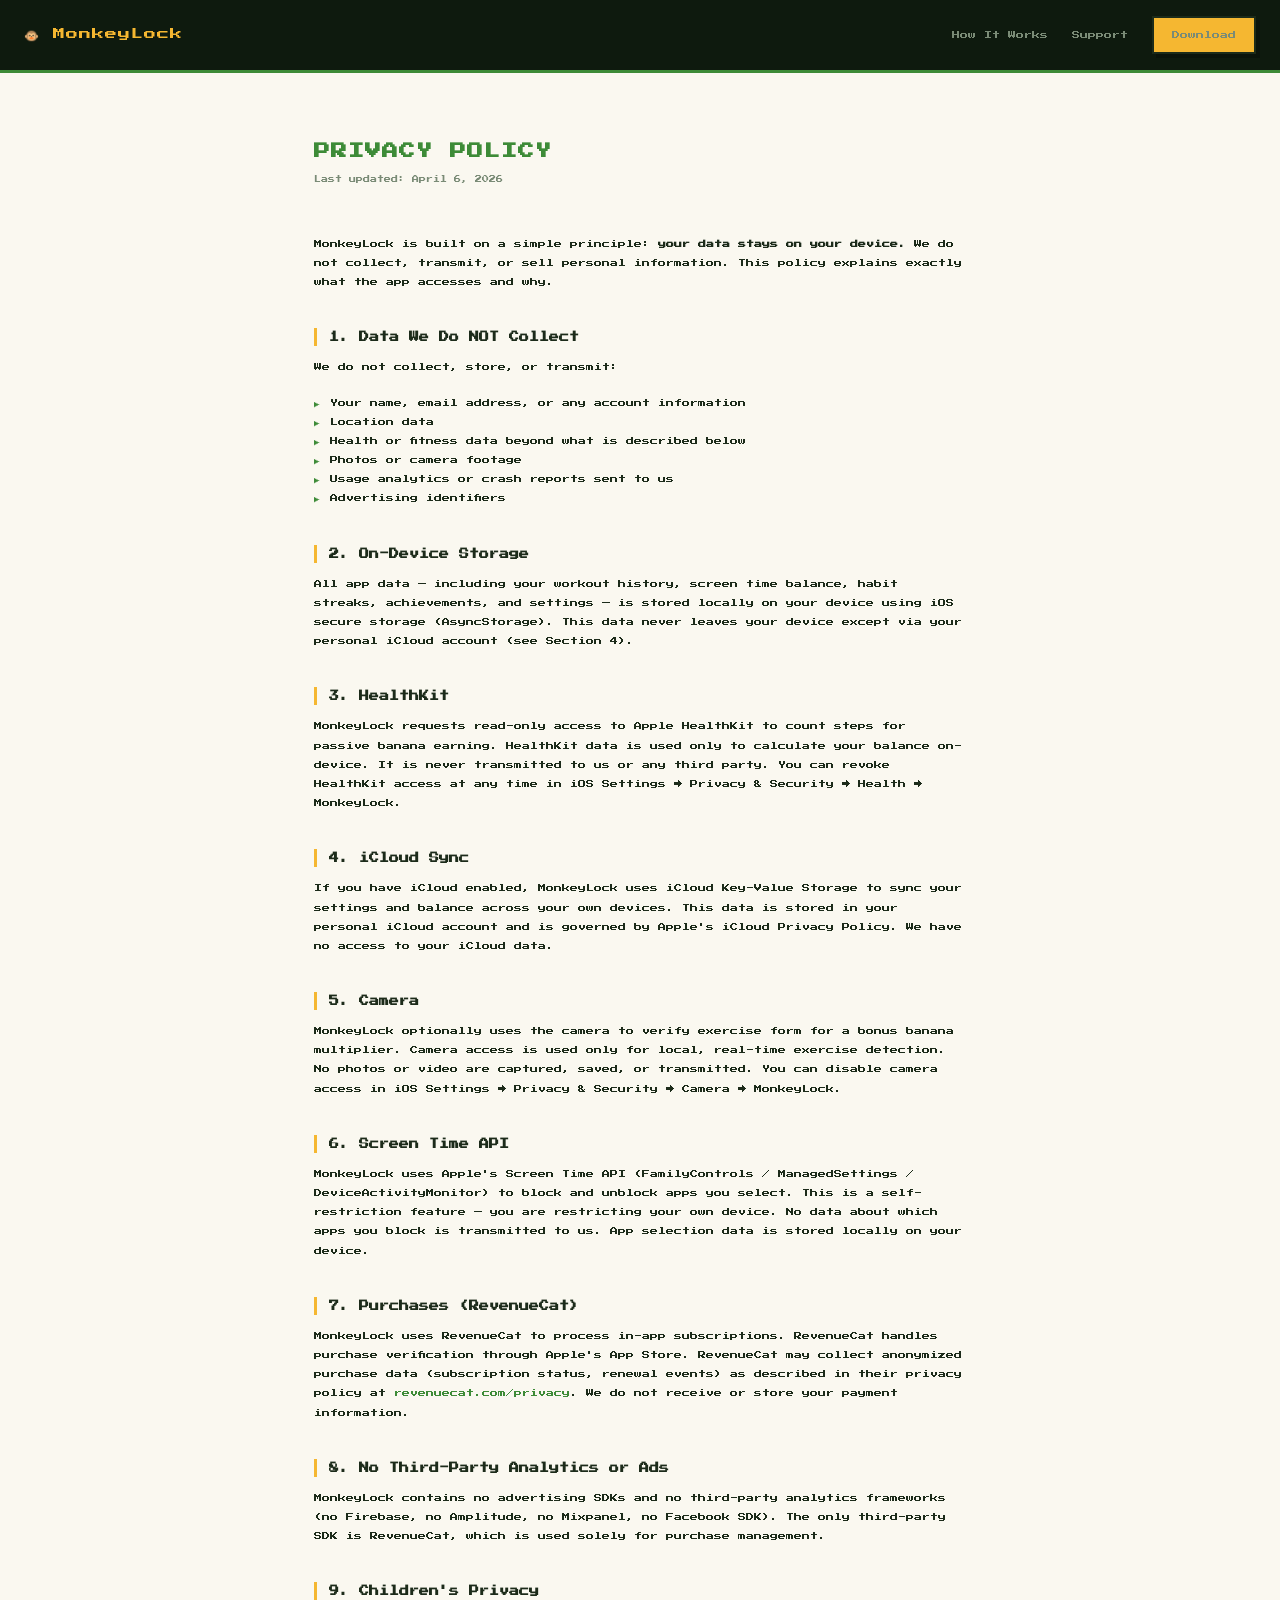
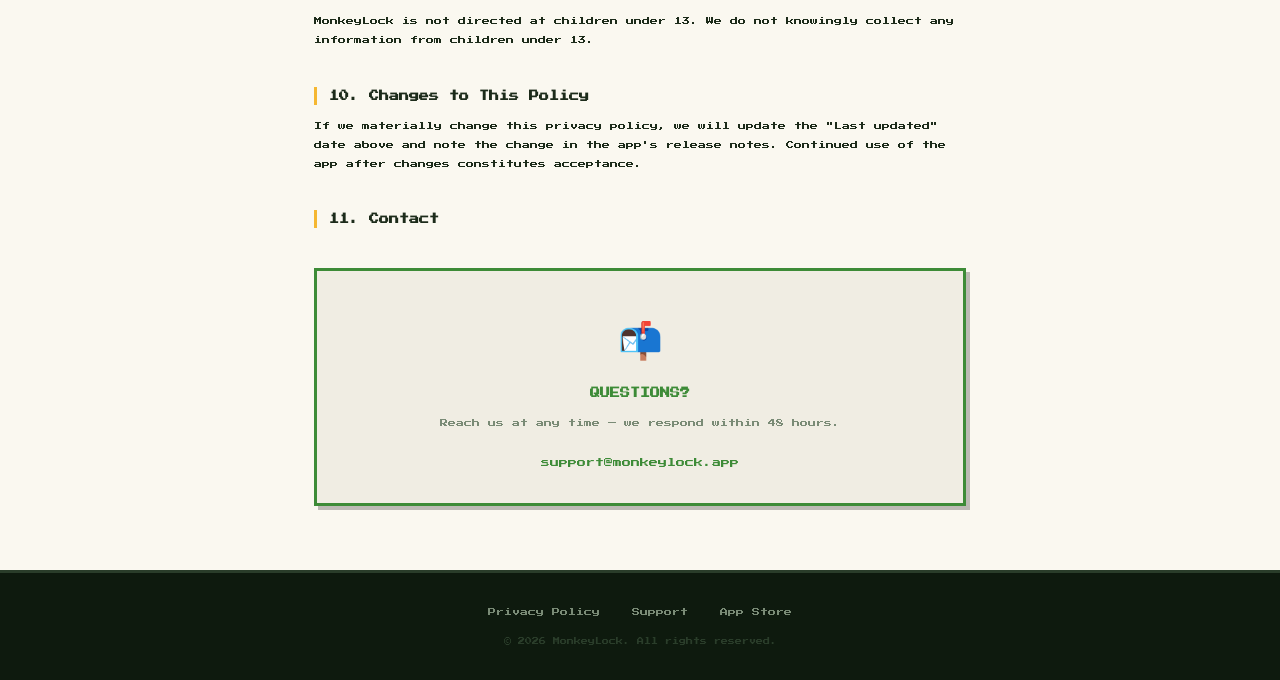
==== privacy.html @ bebf2925 "MonkeyLock website" ====
<!DOCTYPE html>
<html lang="en">
<head>
  <meta charset="UTF-8" />
  <meta name="viewport" content="width=device-width, initial-scale=1.0" />
  <title>Privacy Policy — MonkeyLock</title>
  <meta name="description" content="MonkeyLock Privacy Policy. All your data stays on your device." />
  <link rel="icon" href="icon.png" />
  <link rel="stylesheet" href="style.css" />
</head>
<body>

<!-- ── Nav ───────────────────────────────────────────────── -->
<nav>
  <a class="nav-logo" href="/">🐵 MonkeyLock</a>
  <div class="nav-links">
    <a href="/#how-it-works">How It Works</a>
    <a href="support.html">Support</a>
    <a href="https://apps.apple.com/app/monkeylock/id0000000000" class="btn btn-primary">Download</a>
  </div>
</nav>

<!-- ── Content ────────────────────────────────────────────── -->
<div class="page-content">
  <h1>PRIVACY POLICY</h1>
  <span class="updated">Last updated: April 6, 2026</span>

  <p>
    MonkeyLock is built on a simple principle: <strong>your data stays on your device.</strong>
    We do not collect, transmit, or sell personal information. This policy explains exactly
    what the app accesses and why.
  </p>

  <h2>1. Data We Do NOT Collect</h2>
  <p>We do not collect, store, or transmit:</p>
  <ul>
    <li>Your name, email address, or any account information</li>
    <li>Location data</li>
    <li>Health or fitness data beyond what is described below</li>
    <li>Photos or camera footage</li>
    <li>Usage analytics or crash reports sent to us</li>
    <li>Advertising identifiers</li>
  </ul>

  <h2>2. On-Device Storage</h2>
  <p>
    All app data — including your workout history, screen time balance, habit streaks,
    achievements, and settings — is stored locally on your device using iOS secure storage
    (AsyncStorage). This data never leaves your device except via your personal iCloud account
    (see Section 4).
  </p>

  <h2>3. HealthKit</h2>
  <p>
    MonkeyLock requests read-only access to Apple HealthKit to count steps for passive banana
    earning. HealthKit data is used only to calculate your balance on-device. It is never
    transmitted to us or any third party. You can revoke HealthKit access at any time in
    iOS Settings → Privacy &amp; Security → Health → MonkeyLock.
  </p>

  <h2>4. iCloud Sync</h2>
  <p>
    If you have iCloud enabled, MonkeyLock uses iCloud Key-Value Storage to sync your settings
    and balance across your own devices. This data is stored in your personal iCloud account
    and is governed by Apple's iCloud Privacy Policy. We have no access to your iCloud data.
  </p>

  <h2>5. Camera</h2>
  <p>
    MonkeyLock optionally uses the camera to verify exercise form for a bonus banana multiplier.
    Camera access is used only for local, real-time exercise detection. No photos or video are
    captured, saved, or transmitted. You can disable camera access in iOS Settings →
    Privacy &amp; Security → Camera → MonkeyLock.
  </p>

  <h2>6. Screen Time API</h2>
  <p>
    MonkeyLock uses Apple's Screen Time API (FamilyControls / ManagedSettings /
    DeviceActivityMonitor) to block and unblock apps you select. This is a self-restriction
    feature — you are restricting your own device. No data about which apps you block is
    transmitted to us. App selection data is stored locally on your device.
  </p>

  <h2>7. Purchases (RevenueCat)</h2>
  <p>
    MonkeyLock uses RevenueCat to process in-app subscriptions. RevenueCat handles purchase
    verification through Apple's App Store. RevenueCat may collect anonymized purchase data
    (subscription status, renewal events) as described in their privacy policy at
    <a href="https://www.revenuecat.com/privacy" target="_blank" rel="noopener">revenuecat.com/privacy</a>.
    We do not receive or store your payment information.
  </p>

  <h2>8. No Third-Party Analytics or Ads</h2>
  <p>
    MonkeyLock contains no advertising SDKs and no third-party analytics frameworks
    (no Firebase, no Amplitude, no Mixpanel, no Facebook SDK). The only third-party SDK
    is RevenueCat, which is used solely for purchase management.
  </p>

  <h2>9. Children's Privacy</h2>
  <p>
    MonkeyLock is not directed at children under 13. We do not knowingly collect any
    information from children under 13.
  </p>

  <h2>10. Changes to This Policy</h2>
  <p>
    If we materially change this privacy policy, we will update the "Last updated" date above
    and note the change in the app's release notes. Continued use of the app after changes
    constitutes acceptance.
  </p>

  <h2>11. Contact</h2>
  <div class="contact-box">
    <span class="contact-emoji">📬</span>
    <h3>QUESTIONS?</h3>
    <p>Reach us at any time — we respond within 48 hours.</p>
    <a href="mailto:support@monkeylock.app">support@monkeylock.app</a>
  </div>
</div>

<!-- ── Footer ─────────────────────────────────────────────── -->
<footer>
  <div class="footer-links">
    <a href="privacy.html">Privacy Policy</a>
    <a href="support.html">Support</a>
    <a href="https://apps.apple.com/app/monkeylock/id0000000000">App Store</a>
  </div>
  <p class="copyright">© 2026 MonkeyLock. All rights reserved.</p>
</footer>

</body>
</html>
---- style.css ----
@import url('https://fonts.googleapis.com/css2?family=Press+Start+2P&display=swap');

:root {
  --green:      #3D8B37;
  --green-dark: #0E1A0E;
  --green-mid:  #162416;
  --gold:       #F5B731;
  --gold-dark:  #D4A017;
  --cream:      #FAF8F0;
  --cream-mid:  #F0EDE3;
  --text-dark:  #1C2B1A;
  --text-muted: #7A8B76;
  --danger:     #D44632;
  --white:      #FFFFFF;
  --border:     #D9D4C4;
  --border-dark:#2A3D2A;
  --pixel-shadow: 4px 4px 0px rgba(0,0,0,0.25);
}

* {
  box-sizing: border-box;
  margin: 0;
  padding: 0;
}

html {
  scroll-behavior: smooth;
}

body {
  font-family: 'Press Start 2P', monospace;
  background: var(--cream);
  color: var(--text-dark);
  line-height: 1.8;
  font-size: 10px;
}

a {
  color: var(--green);
  text-decoration: none;
}
a:hover {
  color: var(--gold-dark);
  text-decoration: underline;
}

/* ─── Nav ─────────────────────────────────────────────────── */
nav {
  background: var(--green-dark);
  border-bottom: 3px solid var(--green);
  padding: 16px 24px;
  display: flex;
  align-items: center;
  justify-content: space-between;
  position: sticky;
  top: 0;
  z-index: 100;
}

.nav-logo {
  font-size: 12px;
  color: var(--gold);
  letter-spacing: 1px;
  text-decoration: none;
}
.nav-logo:hover { color: var(--white); text-decoration: none; }

.nav-links {
  display: flex;
  gap: 24px;
  align-items: center;
}

.nav-links a {
  color: var(--text-muted);
  font-size: 8px;
  letter-spacing: 0;
}
.nav-links a:hover { color: var(--gold); text-decoration: none; }

.btn {
  display: inline-block;
  padding: 10px 18px;
  font-family: 'Press Start 2P', monospace;
  font-size: 8px;
  border: 2px solid currentColor;
  cursor: pointer;
  letter-spacing: 0;
  border-radius: 0;
  transition: background 0.1s, color 0.1s;
  box-shadow: var(--pixel-shadow);
}

.btn-primary {
  background: var(--gold);
  color: var(--text-dark);
  border-color: var(--text-dark);
}
.btn-primary:hover {
  background: var(--gold-dark);
  text-decoration: none;
  color: var(--text-dark);
}

.btn-outline {
  background: transparent;
  color: var(--green);
  border-color: var(--green);
}
.btn-outline:hover {
  background: var(--green);
  color: var(--white);
  text-decoration: none;
}

/* ─── Hero ────────────────────────────────────────────────── */
.hero {
  background: var(--green-dark);
  color: var(--white);
  padding: 80px 24px 64px;
  text-align: center;
  border-bottom: 4px solid var(--green);
  position: relative;
  overflow: hidden;
}

.hero-pixel-bg {
  position: absolute;
  inset: 0;
  background-image:
    radial-gradient(circle, rgba(61,139,55,0.12) 1px, transparent 1px);
  background-size: 24px 24px;
  pointer-events: none;
}

.hero-icon {
  width: 120px;
  height: 120px;
  border: 4px solid var(--gold);
  box-shadow: 6px 6px 0px var(--gold-dark);
  margin: 0 auto 32px;
  display: block;
  image-rendering: pixelated;
}

.hero h1 {
  font-size: clamp(16px, 4vw, 28px);
  color: var(--gold);
  letter-spacing: 2px;
  margin-bottom: 24px;
  text-shadow: 3px 3px 0px rgba(0,0,0,0.4);
}

.hero p {
  font-size: 9px;
  color: rgba(255,255,255,0.8);
  max-width: 560px;
  margin: 0 auto 40px;
  line-height: 2.2;
}

.hero-btns {
  display: flex;
  gap: 16px;
  justify-content: center;
  flex-wrap: wrap;
}

.appstore-badge {
  display: inline-flex;
  align-items: center;
  gap: 10px;
  background: var(--white);
  color: var(--text-dark);
  border: 3px solid var(--gold);
  padding: 12px 20px;
  font-family: 'Press Start 2P', monospace;
  font-size: 9px;
  box-shadow: 4px 4px 0px var(--gold-dark);
  text-decoration: none;
  cursor: pointer;
}
.appstore-badge:hover {
  background: var(--gold);
  text-decoration: none;
  color: var(--text-dark);
}
.appstore-badge span { font-size: 20px; }

/* ─── Sections ────────────────────────────────────────────── */
section {
  padding: 64px 24px;
  max-width: 900px;
  margin: 0 auto;
}

section.dark {
  background: var(--green-dark);
  color: var(--white);
  max-width: 100%;
  padding: 64px 24px;
}

section.dark > .inner {
  max-width: 900px;
  margin: 0 auto;
}

.section-title {
  font-size: clamp(11px, 2.5vw, 14px);
  letter-spacing: 1px;
  margin-bottom: 40px;
  color: var(--green);
  border-left: 4px solid var(--gold);
  padding-left: 16px;
}

section.dark .section-title {
  color: var(--gold);
  border-color: var(--green);
}

/* ─── How it works ────────────────────────────────────────── */
.steps {
  display: grid;
  grid-template-columns: repeat(auto-fit, minmax(220px, 1fr));
  gap: 24px;
}

.step-card {
  background: var(--white);
  border: 3px solid var(--border);
  padding: 28px 20px;
  box-shadow: var(--pixel-shadow);
  position: relative;
}

.step-card .step-num {
  font-size: 8px;
  color: var(--text-muted);
  margin-bottom: 12px;
}

.step-card .step-emoji {
  font-size: 36px;
  display: block;
  margin-bottom: 16px;
}

.step-card h3 {
  font-size: 9px;
  color: var(--text-dark);
  margin-bottom: 10px;
}

.step-card p {
  font-size: 7px;
  color: var(--text-muted);
  line-height: 2.2;
}

/* ─── Earn rates grid ─────────────────────────────────────── */
.rate-grid {
  display: grid;
  grid-template-columns: repeat(auto-fit, minmax(160px, 1fr));
  gap: 16px;
  margin-top: 24px;
}

.rate-card {
  background: var(--green-mid);
  border: 2px solid var(--border-dark);
  padding: 20px 16px;
  text-align: center;
  box-shadow: 3px 3px 0px rgba(0,0,0,0.3);
}

.rate-card .rate-emoji { font-size: 28px; display: block; margin-bottom: 10px; }
.rate-card .rate-label { font-size: 7px; color: rgba(255,255,255,0.7); margin-bottom: 6px; display: block; }
.rate-card .rate-value { font-size: 9px; color: var(--gold); }

.camera-bonus {
  margin-top: 20px;
  border: 2px dashed var(--gold);
  padding: 16px;
  text-align: center;
  font-size: 8px;
  color: var(--gold);
}

/* ─── Games grid ──────────────────────────────────────────── */
.games-grid {
  display: grid;
  grid-template-columns: repeat(auto-fit, minmax(240px, 1fr));
  gap: 16px;
}

.game-card {
  background: var(--cream-mid);
  border: 2px solid var(--border);
  padding: 20px;
  display: flex;
  align-items: center;
  gap: 16px;
  box-shadow: var(--pixel-shadow);
}

.game-card .game-emoji { font-size: 28px; flex-shrink: 0; }

.game-card .game-info h4 { font-size: 8px; color: var(--text-dark); margin-bottom: 6px; }
.game-card .game-info .game-earn { font-size: 7px; color: var(--green); }

/* ─── Gamification ────────────────────────────────────────── */
.gamif-grid {
  display: grid;
  grid-template-columns: repeat(auto-fit, minmax(190px, 1fr));
  gap: 20px;
}

.gamif-card {
  background: var(--green-mid);
  border: 2px solid var(--border-dark);
  padding: 24px 16px;
  text-align: center;
  box-shadow: 3px 3px 0px rgba(0,0,0,0.3);
}

.gamif-card .gamif-emoji { font-size: 32px; display: block; margin-bottom: 12px; }
.gamif-card h4 { font-size: 8px; color: var(--gold); margin-bottom: 8px; }
.gamif-card p { font-size: 7px; color: rgba(255,255,255,0.7); line-height: 2; }

/* ─── Features list ───────────────────────────────────────── */
.features-list {
  display: grid;
  grid-template-columns: repeat(auto-fit, minmax(280px, 1fr));
  gap: 12px;
}

.feature-item {
  display: flex;
  align-items: flex-start;
  gap: 12px;
  padding: 14px 16px;
  background: var(--cream-mid);
  border: 2px solid var(--border);
}

.feature-item .feat-icon { font-size: 18px; flex-shrink: 0; }
.feature-item span { font-size: 7px; color: var(--text-dark); line-height: 2.2; }

/* ─── CTA ─────────────────────────────────────────────────── */
.cta-section {
  text-align: center;
  background: var(--gold);
  border-top: 4px solid var(--text-dark);
  border-bottom: 4px solid var(--text-dark);
  padding: 64px 24px;
}

.cta-section h2 {
  font-size: clamp(12px, 3vw, 18px);
  color: var(--text-dark);
  margin-bottom: 16px;
  letter-spacing: 1px;
}

.cta-section p {
  font-size: 8px;
  color: var(--text-dark);
  opacity: 0.7;
  margin-bottom: 32px;
  line-height: 2.2;
}

.cta-section .appstore-badge {
  background: var(--text-dark);
  color: var(--gold);
  border-color: var(--text-dark);
}
.cta-section .appstore-badge:hover {
  background: var(--green-dark);
  color: var(--gold);
}

/* ─── Footer ──────────────────────────────────────────────── */
footer {
  background: var(--green-dark);
  color: var(--text-muted);
  padding: 32px 24px;
  text-align: center;
  border-top: 3px solid var(--border-dark);
}

footer .footer-links {
  display: flex;
  justify-content: center;
  gap: 32px;
  margin-bottom: 16px;
  flex-wrap: wrap;
}

footer .footer-links a {
  font-size: 8px;
  color: var(--text-muted);
}
footer .footer-links a:hover { color: var(--gold); text-decoration: none; }

footer .copyright {
  font-size: 7px;
  color: var(--border-dark);
}

/* ─── Privacy / Support pages ─────────────────────────────── */
.page-content {
  max-width: 700px;
  margin: 0 auto;
  padding: 64px 24px;
}

.page-content h1 {
  font-size: 16px;
  color: var(--green);
  margin-bottom: 8px;
  letter-spacing: 1px;
}

.page-content .updated {
  font-size: 7px;
  color: var(--text-muted);
  margin-bottom: 48px;
  display: block;
}

.page-content h2 {
  font-size: 10px;
  color: var(--text-dark);
  margin: 36px 0 12px;
  padding-left: 12px;
  border-left: 3px solid var(--gold);
}

.page-content p {
  font-size: 8px;
  color: var(--text-dark);
  line-height: 2.4;
  margin-bottom: 16px;
}

.page-content ul {
  list-style: none;
  padding: 0;
  margin-bottom: 16px;
}

.page-content ul li {
  font-size: 8px;
  color: var(--text-dark);
  line-height: 2.4;
  padding-left: 16px;
  position: relative;
}
.page-content ul li::before {
  content: '▶';
  font-size: 6px;
  color: var(--green);
  position: absolute;
  left: 0;
  top: 4px;
}

.contact-box {
  background: var(--cream-mid);
  border: 3px solid var(--green);
  padding: 32px;
  text-align: center;
  margin-top: 40px;
  box-shadow: var(--pixel-shadow);
}

.contact-box .contact-emoji { font-size: 36px; display: block; margin-bottom: 16px; }
.contact-box h3 { font-size: 10px; color: var(--green); margin-bottom: 12px; }
.contact-box p { font-size: 8px; color: var(--text-muted); margin-bottom: 20px; }
.contact-box a { color: var(--green); font-size: 9px; }

.faq-item {
  background: var(--cream-mid);
  border: 2px solid var(--border);
  padding: 20px;
  margin-bottom: 12px;
  box-shadow: var(--pixel-shadow);
}

.faq-item h3 {
  font-size: 8px;
  color: var(--green);
  margin-bottom: 12px;
}

.faq-item p {
  font-size: 7px;
  color: var(--text-dark);
  line-height: 2.4;
  margin-bottom: 0;
}

/* ─── Responsive ──────────────────────────────────────────── */
@media (max-width: 600px) {
  nav { flex-direction: column; gap: 12px; text-align: center; }
  .nav-links { flex-wrap: wrap; justify-content: center; gap: 16px; }
  .hero { padding: 48px 16px 40px; }
  .hero h1 { font-size: 14px; }
  section { padding: 48px 16px; }
}
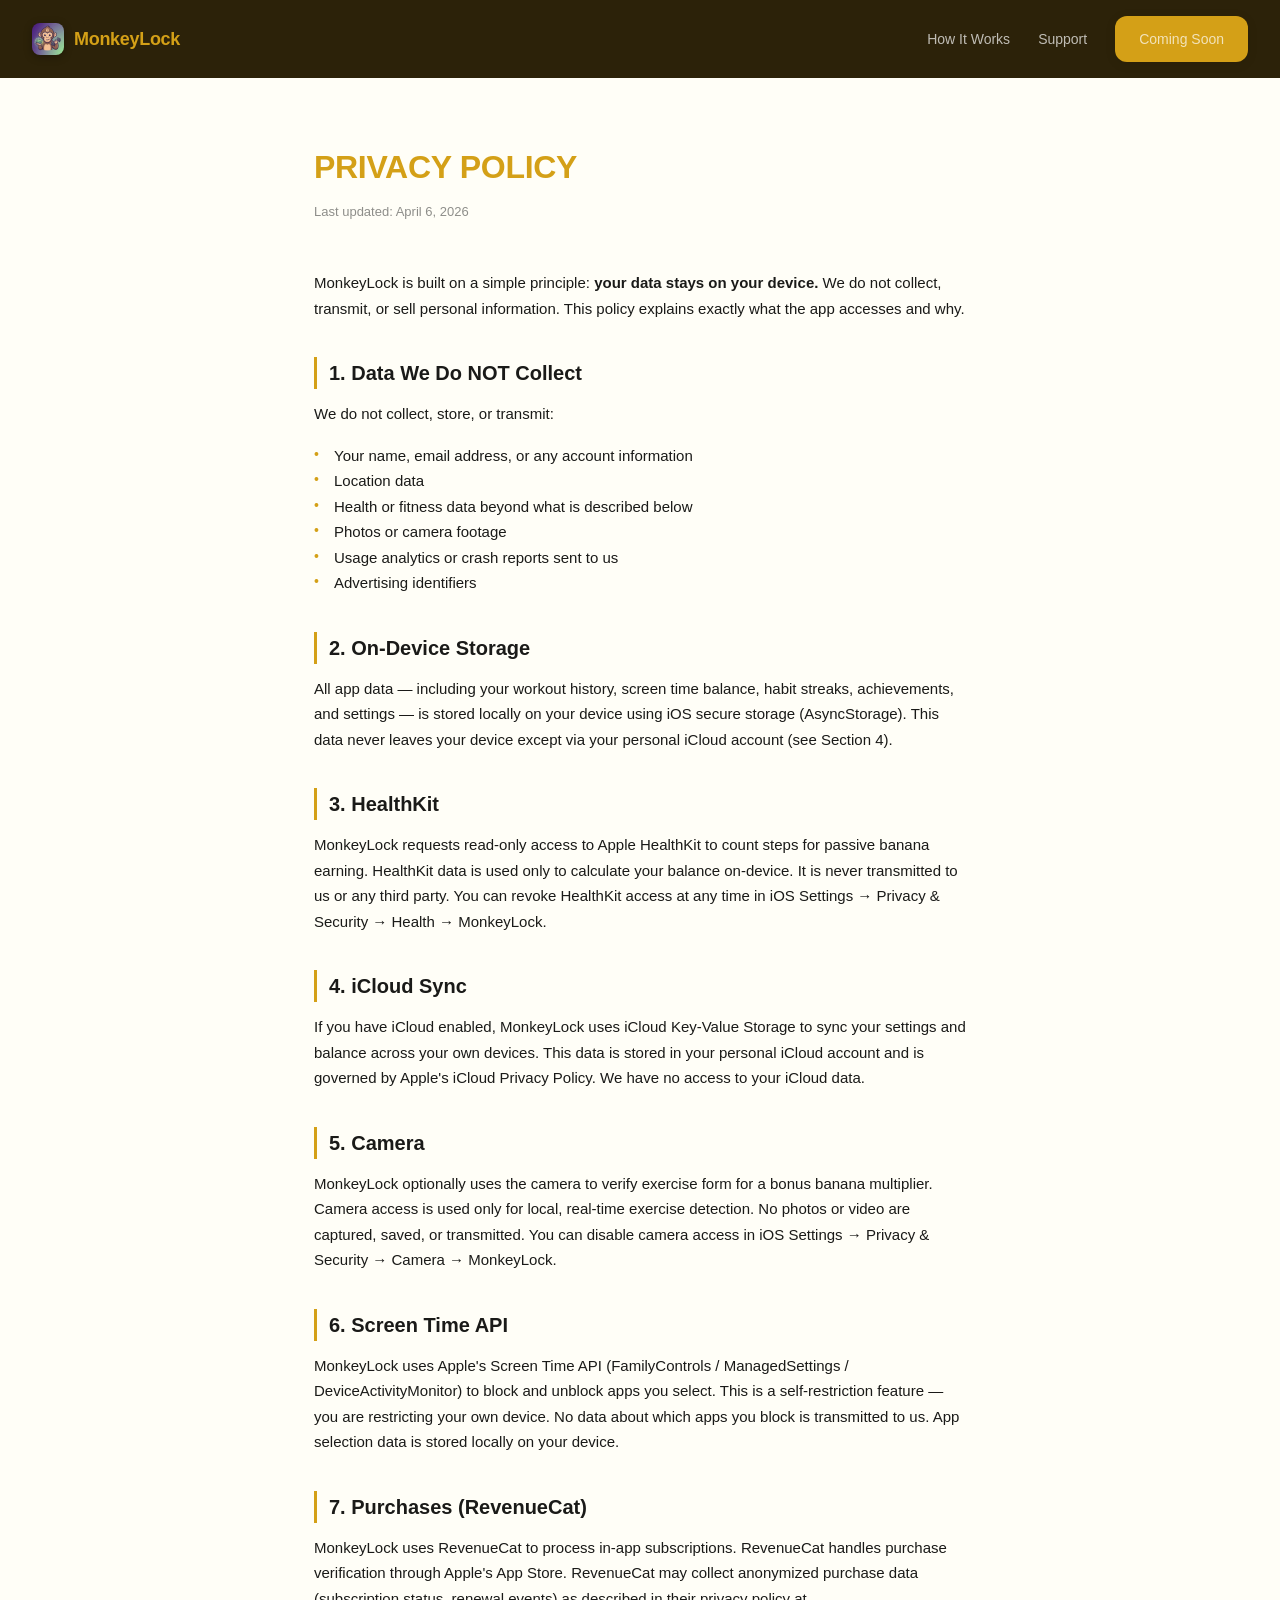
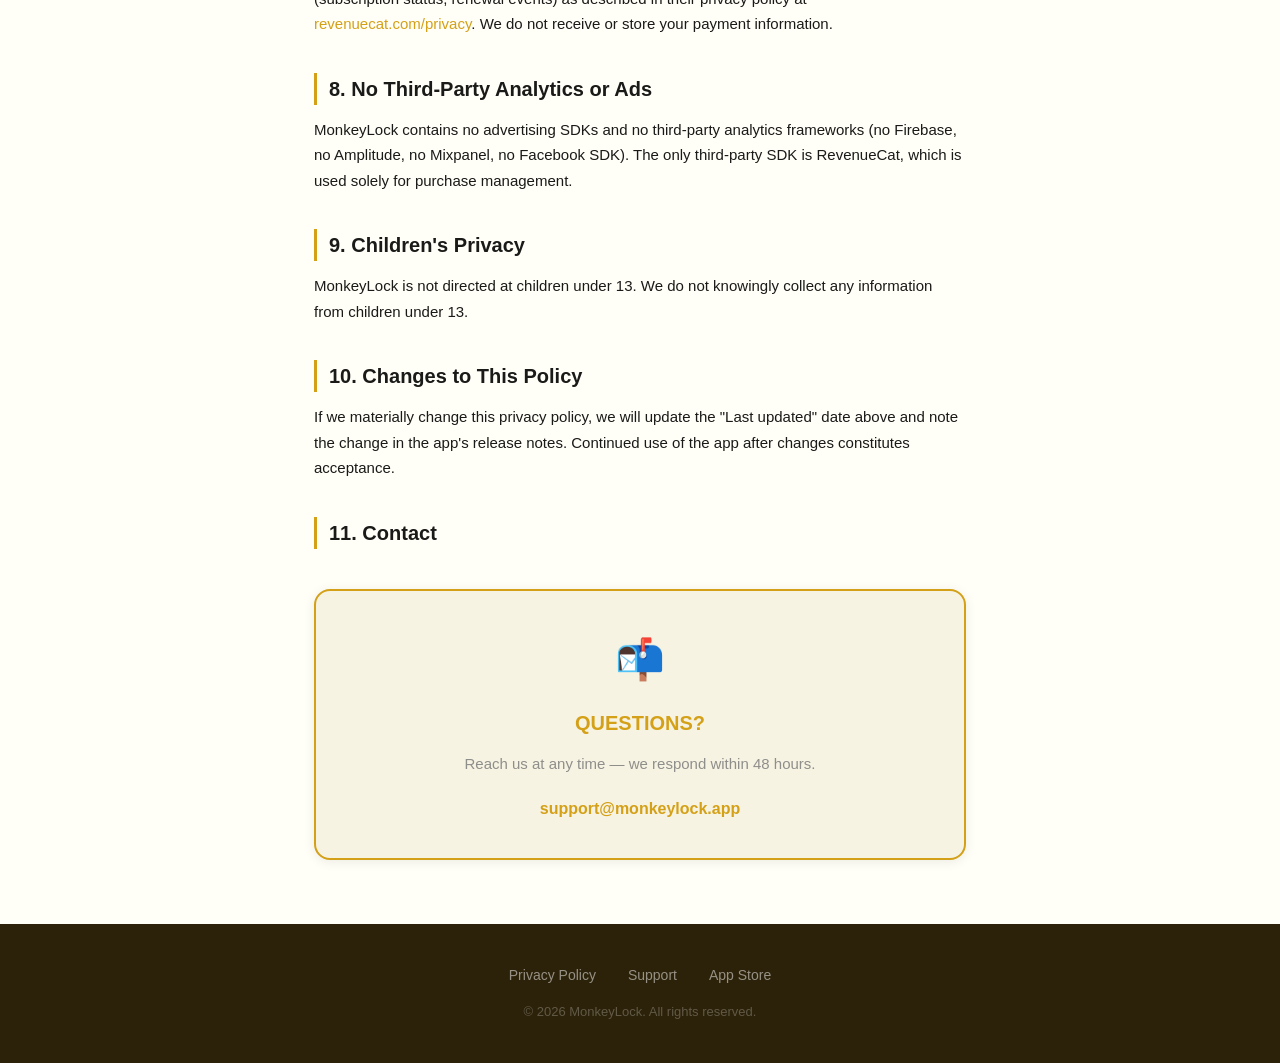
==== commit 3b127c5f: "Refresh landing: new icon, theme polish, Coming Soon CTAs - Replace nav + hero icon with new monkey " ====
--- a/privacy.html
+++ b/privacy.html
@@ -12,11 +12,14 @@
 
 <!-- ── Nav ───────────────────────────────────────────────── -->
 <nav>
-  <a class="nav-logo" href="/">🐵 MonkeyLock</a>
+  <a class="nav-logo" href="/">
+    <img src="icon.png" alt="" class="nav-logo-icon" />
+    MonkeyLock
+  </a>
   <div class="nav-links">
     <a href="/#how-it-works">How It Works</a>
     <a href="support.html">Support</a>
-    <a href="https://apps.apple.com/app/monkeylock/id0000000000" class="btn btn-primary">Download</a>
+    <a href="#" class="btn btn-primary">Coming Soon</a>
   </div>
 </nav>
 
@@ -124,7 +127,7 @@
   <div class="footer-links">
     <a href="privacy.html">Privacy Policy</a>
     <a href="support.html">Support</a>
-    <a href="https://apps.apple.com/app/monkeylock/id0000000000">App Store</a>
+    <a href="#">App Store</a>
   </div>
   <p class="copyright">© 2026 MonkeyLock. All rights reserved.</p>
 </footer>
--- a/style.css
+++ b/style.css
@@ -1,20 +1,20 @@
-@import url('https://fonts.googleapis.com/css2?family=Press+Start+2P&display=swap');
-
 :root {
-  --green:      #3D8B37;
-  --green-dark: #0E1A0E;
-  --green-mid:  #162416;
-  --gold:       #F5B731;
-  --gold-dark:  #D4A017;
-  --cream:      #FAF8F0;
-  --cream-mid:  #F0EDE3;
-  --text-dark:  #1C2B1A;
-  --text-muted: #7A8B76;
-  --danger:     #D44632;
+  --primary:    #D4A017;
+  --primary-dark: #B8860B;
+  --accent:     #3D8B37;
+  --bg:         #FFFEF7;
+  --bg-mid:     #F7F3E3;
+  --bg-dark:    #2C2209;
+  --bg-dark-mid:#3D310F;
+  --text-dark:  #1A1A18;
+  --text-muted: #8E8E8A;
+  --danger:     #C23B22;
+  --success:    #3D8B37;
   --white:      #FFFFFF;
-  --border:     #D9D4C4;
-  --border-dark:#2A3D2A;
-  --pixel-shadow: 4px 4px 0px rgba(0,0,0,0.25);
+  --border:     #E5E0CC;
+  --border-dark:#4A3D15;
+  --shadow:     0 2px 12px rgba(0,0,0,0.08);
+  --shadow-lg:  0 8px 32px rgba(0,0,0,0.12);
 }
 
 * {
@@ -28,98 +28,112 @@
 }
 
 body {
-  font-family: 'Press Start 2P', monospace;
-  background: var(--cream);
-  color: var(--text-dark);
-  line-height: 1.8;
-  font-size: 10px;
+  font-family: -apple-system, BlinkMacSystemFont, 'SF Pro Display', 'Segoe UI', Roboto, Helvetica, Arial, sans-serif;
+  background: var(--bg);
+  color: var(--text-dark);
+  line-height: 1.6;
+  font-size: 16px;
+  -webkit-font-smoothing: antialiased;
 }
 
 a {
-  color: var(--green);
+  color: var(--primary);
   text-decoration: none;
 }
 a:hover {
-  color: var(--gold-dark);
+  color: var(--primary-dark);
   text-decoration: underline;
 }
 
 /* ─── Nav ─────────────────────────────────────────────────── */
 nav {
-  background: var(--green-dark);
-  border-bottom: 3px solid var(--green);
-  padding: 16px 24px;
+  background: var(--bg-dark);
+  border-bottom: none;
+  padding: 16px 32px;
   display: flex;
   align-items: center;
   justify-content: space-between;
   position: sticky;
   top: 0;
   z-index: 100;
+  backdrop-filter: blur(12px);
 }
 
 .nav-logo {
-  font-size: 12px;
-  color: var(--gold);
-  letter-spacing: 1px;
+  font-size: 18px;
+  font-weight: 700;
+  color: var(--primary);
+  letter-spacing: -0.3px;
   text-decoration: none;
+  display: flex;
+  align-items: center;
+  gap: 10px;
 }
 .nav-logo:hover { color: var(--white); text-decoration: none; }
+.nav-logo-icon {
+  width: 32px;
+  height: 32px;
+  border-radius: 8px;
+  box-shadow: 0 2px 8px rgba(0,0,0,0.3);
+}
 
 .nav-links {
   display: flex;
-  gap: 24px;
+  gap: 28px;
   align-items: center;
 }
 
 .nav-links a {
-  color: var(--text-muted);
-  font-size: 8px;
+  color: rgba(255,255,255,0.7);
+  font-size: 14px;
+  font-weight: 500;
   letter-spacing: 0;
 }
-.nav-links a:hover { color: var(--gold); text-decoration: none; }
+.nav-links a:hover { color: var(--primary); text-decoration: none; }
 
 .btn {
   display: inline-block;
-  padding: 10px 18px;
-  font-family: 'Press Start 2P', monospace;
-  font-size: 8px;
-  border: 2px solid currentColor;
+  padding: 12px 24px;
+  font-family: inherit;
+  font-size: 14px;
+  font-weight: 600;
+  border: none;
   cursor: pointer;
   letter-spacing: 0;
-  border-radius: 0;
-  transition: background 0.1s, color 0.1s;
-  box-shadow: var(--pixel-shadow);
+  border-radius: 12px;
+  transition: all 0.2s ease;
+  box-shadow: var(--shadow);
 }
 
 .btn-primary {
-  background: var(--gold);
-  color: var(--text-dark);
-  border-color: var(--text-dark);
+  background: var(--primary);
+  color: var(--white);
 }
 .btn-primary:hover {
-  background: var(--gold-dark);
+  background: var(--primary-dark);
   text-decoration: none;
-  color: var(--text-dark);
+  color: var(--white);
+  transform: translateY(-1px);
+  box-shadow: var(--shadow-lg);
 }
 
 .btn-outline {
   background: transparent;
-  color: var(--green);
-  border-color: var(--green);
+  color: var(--primary);
+  border: 2px solid var(--primary);
 }
 .btn-outline:hover {
-  background: var(--green);
+  background: var(--primary);
   color: var(--white);
   text-decoration: none;
 }
 
 /* ─── Hero ────────────────────────────────────────────────── */
 .hero {
-  background: var(--green-dark);
-  color: var(--white);
-  padding: 80px 24px 64px;
-  text-align: center;
-  border-bottom: 4px solid var(--green);
+  background: linear-gradient(135deg, var(--bg-dark) 0%, var(--bg-dark-mid) 100%);
+  color: var(--white);
+  padding: 100px 24px 80px;
+  text-align: center;
   position: relative;
   overflow: hidden;
 }
@@ -128,35 +142,40 @@
   position: absolute;
   inset: 0;
   background-image:
-    radial-gradient(circle, rgba(61,139,55,0.12) 1px, transparent 1px);
-  background-size: 24px 24px;
+    radial-gradient(circle, rgba(212,160,23,0.06) 1px, transparent 1px);
+  background-size: 32px 32px;
   pointer-events: none;
 }
 
 .hero-icon {
-  width: 120px;
-  height: 120px;
-  border: 4px solid var(--gold);
-  box-shadow: 6px 6px 0px var(--gold-dark);
-  margin: 0 auto 32px;
+  width: 144px;
+  height: 144px;
+  box-shadow: 0 16px 48px rgba(0,0,0,0.4),
+              0 4px 16px rgba(212,160,23,0.25);
+  margin: 0 auto 36px;
   display: block;
-  image-rendering: pixelated;
+  border-radius: 32px;
+  transition: transform 0.3s ease;
+}
+.hero-icon:hover {
+  transform: scale(1.04) rotate(-2deg);
 }
 
 .hero h1 {
-  font-size: clamp(16px, 4vw, 28px);
-  color: var(--gold);
-  letter-spacing: 2px;
-  margin-bottom: 24px;
-  text-shadow: 3px 3px 0px rgba(0,0,0,0.4);
+  font-size: clamp(28px, 5vw, 44px);
+  font-weight: 800;
+  color: var(--primary);
+  letter-spacing: -0.5px;
+  margin-bottom: 20px;
 }
 
 .hero p {
-  font-size: 9px;
-  color: rgba(255,255,255,0.8);
+  font-size: 17px;
+  color: rgba(255,255,255,0.75);
   max-width: 560px;
-  margin: 0 auto 40px;
-  line-height: 2.2;
+  margin: 0 auto 44px;
+  line-height: 1.7;
+  font-weight: 400;
 }
 
 .hero-btns {
@@ -170,22 +189,37 @@
   display: inline-flex;
   align-items: center;
   gap: 10px;
-  background: var(--white);
-  color: var(--text-dark);
-  border: 3px solid var(--gold);
-  padding: 12px 20px;
-  font-family: 'Press Start 2P', monospace;
-  font-size: 9px;
-  box-shadow: 4px 4px 0px var(--gold-dark);
+  background: var(--primary);
+  color: var(--white);
+  border: none;
+  padding: 16px 28px;
+  font-family: inherit;
+  font-size: 16px;
+  font-weight: 600;
+  box-shadow: 0 4px 20px rgba(212,160,23,0.4);
   text-decoration: none;
   cursor: pointer;
+  border-radius: 14px;
+  transition: all 0.2s ease;
 }
 .appstore-badge:hover {
-  background: var(--gold);
+  background: var(--primary-dark);
   text-decoration: none;
-  color: var(--text-dark);
-}
-.appstore-badge span { font-size: 20px; }
+  color: var(--white);
+  transform: translateY(-2px);
+  box-shadow: 0 8px 32px rgba(212,160,23,0.5);
+}
+.appstore-badge span { font-size: 22px; }
+
+.appstore-badge-soon {
+  position: relative;
+  cursor: default;
+}
+.appstore-badge-soon:hover {
+  transform: none;
+  background: var(--primary);
+  box-shadow: 0 4px 20px rgba(212,160,23,0.4);
+}
 
 /* ─── Sections ────────────────────────────────────────────── */
 section {
@@ -195,10 +229,10 @@
 }
 
 section.dark {
-  background: var(--green-dark);
+  background: var(--bg-dark);
   color: var(--white);
   max-width: 100%;
-  padding: 64px 24px;
+  padding: 80px 24px;
 }
 
 section.dark > .inner {
@@ -207,17 +241,18 @@
 }
 
 .section-title {
-  font-size: clamp(11px, 2.5vw, 14px);
-  letter-spacing: 1px;
+  font-size: clamp(20px, 3vw, 28px);
+  font-weight: 800;
+  letter-spacing: -0.3px;
   margin-bottom: 40px;
-  color: var(--green);
-  border-left: 4px solid var(--gold);
+  color: var(--text-dark);
+  border-left: 4px solid var(--primary);
   padding-left: 16px;
 }
 
 section.dark .section-title {
-  color: var(--gold);
-  border-color: var(--green);
+  color: var(--primary);
+  border-color: var(--accent);
 }
 
 /* ─── How it works ────────────────────────────────────────── */
@@ -229,86 +264,110 @@
 
 .step-card {
   background: var(--white);
-  border: 3px solid var(--border);
-  padding: 28px 20px;
-  box-shadow: var(--pixel-shadow);
+  border: 1px solid var(--border);
+  padding: 32px 24px;
+  box-shadow: var(--shadow);
   position: relative;
+  border-radius: 16px;
+  transition: transform 0.2s ease, box-shadow 0.2s ease;
+}
+.step-card:hover {
+  transform: translateY(-4px);
+  box-shadow: var(--shadow-lg);
 }
 
 .step-card .step-num {
-  font-size: 8px;
-  color: var(--text-muted);
+  font-size: 12px;
+  font-weight: 700;
+  color: var(--primary);
   margin-bottom: 12px;
+  letter-spacing: 0.5px;
 }
 
 .step-card .step-emoji {
-  font-size: 36px;
+  font-size: 40px;
   display: block;
   margin-bottom: 16px;
 }
 
 .step-card h3 {
-  font-size: 9px;
+  font-size: 16px;
+  font-weight: 700;
   color: var(--text-dark);
   margin-bottom: 10px;
 }
 
 .step-card p {
-  font-size: 7px;
+  font-size: 14px;
   color: var(--text-muted);
-  line-height: 2.2;
+  line-height: 1.6;
 }
 
 /* ─── Earn rates grid ─────────────────────────────────────── */
 .rate-grid {
   display: grid;
-  grid-template-columns: repeat(auto-fit, minmax(160px, 1fr));
-  gap: 16px;
+  grid-template-columns: repeat(6, 1fr);
+  gap: 12px;
   margin-top: 24px;
 }
 
 .rate-card {
-  background: var(--green-mid);
-  border: 2px solid var(--border-dark);
-  padding: 20px 16px;
-  text-align: center;
-  box-shadow: 3px 3px 0px rgba(0,0,0,0.3);
-}
-
-.rate-card .rate-emoji { font-size: 28px; display: block; margin-bottom: 10px; }
-.rate-card .rate-label { font-size: 7px; color: rgba(255,255,255,0.7); margin-bottom: 6px; display: block; }
-.rate-card .rate-value { font-size: 9px; color: var(--gold); }
-
-.camera-bonus {
-  margin-top: 20px;
-  border: 2px dashed var(--gold);
-  padding: 16px;
-  text-align: center;
-  font-size: 8px;
-  color: var(--gold);
+  background: var(--bg-dark-mid);
+  border: 1px solid var(--border-dark);
+  padding: 20px 8px;
+  text-align: center;
+  border-radius: 14px;
+  transition: transform 0.2s ease;
+  min-width: 0;
+}
+.rate-card:hover { transform: translateY(-2px); }
+
+.rate-card .rate-emoji { font-size: 28px; display: block; margin-bottom: 8px; }
+.rate-card .rate-label { font-size: 12px; color: rgba(255,255,255,0.6); margin-bottom: 6px; display: block; font-weight: 500; }
+.rate-card .rate-value { font-size: 13px; color: var(--primary); font-weight: 700; white-space: nowrap; }
+
+@media (max-width: 760px) {
+  .rate-grid { grid-template-columns: repeat(3, 1fr); }
+}
+@media (max-width: 460px) {
+  .rate-grid { grid-template-columns: repeat(2, 1fr); }
 }
 
 /* ─── Games grid ──────────────────────────────────────────── */
 .games-grid {
   display: grid;
-  grid-template-columns: repeat(auto-fit, minmax(240px, 1fr));
-  gap: 16px;
+  grid-template-columns: repeat(6, 1fr);
+  gap: 12px;
 }
 
 .game-card {
-  background: var(--cream-mid);
-  border: 2px solid var(--border);
-  padding: 20px;
-  display: flex;
+  background: var(--bg-mid);
+  border: 1px solid var(--border);
+  padding: 20px 8px;
+  display: flex;
+  flex-direction: column;
   align-items: center;
-  gap: 16px;
-  box-shadow: var(--pixel-shadow);
-}
-
-.game-card .game-emoji { font-size: 28px; flex-shrink: 0; }
-
-.game-card .game-info h4 { font-size: 8px; color: var(--text-dark); margin-bottom: 6px; }
-.game-card .game-info .game-earn { font-size: 7px; color: var(--green); }
+  gap: 6px;
+  text-align: center;
+  border-radius: 14px;
+  transition: transform 0.2s ease, box-shadow 0.2s ease;
+  min-width: 0;
+}
+.game-card:hover {
+  transform: translateY(-2px);
+  box-shadow: var(--shadow);
+}
+
+.game-card .game-emoji { font-size: 28px; }
+.game-card .game-name { font-size: 13px; font-weight: 600; color: var(--text-dark); white-space: nowrap; }
+.game-card .game-earn { font-size: 12px; color: var(--accent); font-weight: 500; white-space: nowrap; }
+
+@media (max-width: 760px) {
+  .games-grid { grid-template-columns: repeat(3, 1fr); }
+}
+@media (max-width: 460px) {
+  .games-grid { grid-template-columns: repeat(2, 1fr); }
+}
 
 /* ─── Gamification ────────────────────────────────────────── */
 .gamif-grid {
@@ -318,16 +377,18 @@
 }
 
 .gamif-card {
-  background: var(--green-mid);
-  border: 2px solid var(--border-dark);
-  padding: 24px 16px;
-  text-align: center;
-  box-shadow: 3px 3px 0px rgba(0,0,0,0.3);
-}
-
-.gamif-card .gamif-emoji { font-size: 32px; display: block; margin-bottom: 12px; }
-.gamif-card h4 { font-size: 8px; color: var(--gold); margin-bottom: 8px; }
-.gamif-card p { font-size: 7px; color: rgba(255,255,255,0.7); line-height: 2; }
+  background: var(--bg-dark-mid);
+  border: 1px solid var(--border-dark);
+  padding: 28px 20px;
+  text-align: center;
+  border-radius: 16px;
+  transition: transform 0.2s ease;
+}
+.gamif-card:hover { transform: translateY(-2px); }
+
+.gamif-card .gamif-emoji { font-size: 36px; display: block; margin-bottom: 12px; }
+.gamif-card h4 { font-size: 15px; font-weight: 700; color: var(--primary); margin-bottom: 8px; }
+.gamif-card p { font-size: 14px; color: rgba(255,255,255,0.6); line-height: 1.6; }
 
 /* ─── Features list ───────────────────────────────────────── */
 .features-list {
@@ -339,56 +400,55 @@
 .feature-item {
   display: flex;
   align-items: flex-start;
-  gap: 12px;
-  padding: 14px 16px;
-  background: var(--cream-mid);
-  border: 2px solid var(--border);
-}
-
-.feature-item .feat-icon { font-size: 18px; flex-shrink: 0; }
-.feature-item span { font-size: 7px; color: var(--text-dark); line-height: 2.2; }
+  gap: 14px;
+  padding: 16px 20px;
+  background: var(--bg-mid);
+  border: 1px solid var(--border);
+  border-radius: 12px;
+}
+
+.feature-item .feat-icon { font-size: 20px; flex-shrink: 0; }
+.feature-item span { font-size: 15px; color: var(--text-dark); line-height: 1.5; }
 
 /* ─── CTA ─────────────────────────────────────────────────── */
 .cta-section {
   text-align: center;
-  background: var(--gold);
-  border-top: 4px solid var(--text-dark);
-  border-bottom: 4px solid var(--text-dark);
-  padding: 64px 24px;
+  background: linear-gradient(135deg, var(--primary) 0%, var(--primary-dark) 100%);
+  padding: 80px 24px;
 }
 
 .cta-section h2 {
-  font-size: clamp(12px, 3vw, 18px);
-  color: var(--text-dark);
+  font-size: clamp(24px, 4vw, 36px);
+  font-weight: 800;
+  color: var(--white);
   margin-bottom: 16px;
-  letter-spacing: 1px;
+  letter-spacing: -0.3px;
 }
 
 .cta-section p {
-  font-size: 8px;
-  color: var(--text-dark);
-  opacity: 0.7;
-  margin-bottom: 32px;
-  line-height: 2.2;
+  font-size: 17px;
+  color: var(--white);
+  opacity: 0.85;
+  margin-bottom: 36px;
+  line-height: 1.6;
 }
 
 .cta-section .appstore-badge {
-  background: var(--text-dark);
-  color: var(--gold);
-  border-color: var(--text-dark);
+  background: var(--white);
+  color: var(--text-dark);
 }
 .cta-section .appstore-badge:hover {
-  background: var(--green-dark);
-  color: var(--gold);
+  background: var(--bg-mid);
+  color: var(--text-dark);
+  box-shadow: 0 8px 32px rgba(0,0,0,0.2);
 }
 
 /* ─── Footer ──────────────────────────────────────────────── */
 footer {
-  background: var(--green-dark);
+  background: var(--bg-dark);
   color: var(--text-muted);
-  padding: 32px 24px;
-  text-align: center;
-  border-top: 3px solid var(--border-dark);
+  padding: 40px 24px;
+  text-align: center;
 }
 
 footer .footer-links {
@@ -400,14 +460,15 @@
 }
 
 footer .footer-links a {
-  font-size: 8px;
-  color: var(--text-muted);
-}
-footer .footer-links a:hover { color: var(--gold); text-decoration: none; }
+  font-size: 14px;
+  color: rgba(255,255,255,0.5);
+  font-weight: 500;
+}
+footer .footer-links a:hover { color: var(--primary); text-decoration: none; }
 
 footer .copyright {
-  font-size: 7px;
-  color: var(--border-dark);
+  font-size: 13px;
+  color: rgba(255,255,255,0.25);
 }
 
 /* ─── Privacy / Support pages ─────────────────────────────── */
@@ -418,31 +479,33 @@
 }
 
 .page-content h1 {
-  font-size: 16px;
-  color: var(--green);
+  font-size: 32px;
+  font-weight: 800;
+  color: var(--primary);
   margin-bottom: 8px;
-  letter-spacing: 1px;
+  letter-spacing: -0.3px;
 }
 
 .page-content .updated {
-  font-size: 7px;
+  font-size: 13px;
   color: var(--text-muted);
   margin-bottom: 48px;
   display: block;
 }
 
 .page-content h2 {
-  font-size: 10px;
+  font-size: 20px;
+  font-weight: 700;
   color: var(--text-dark);
   margin: 36px 0 12px;
   padding-left: 12px;
-  border-left: 3px solid var(--gold);
+  border-left: 3px solid var(--primary);
 }
 
 .page-content p {
-  font-size: 8px;
-  color: var(--text-dark);
-  line-height: 2.4;
+  font-size: 15px;
+  color: var(--text-dark);
+  line-height: 1.7;
   margin-bottom: 16px;
 }
 
@@ -453,61 +516,66 @@
 }
 
 .page-content ul li {
-  font-size: 8px;
-  color: var(--text-dark);
-  line-height: 2.4;
-  padding-left: 16px;
+  font-size: 15px;
+  color: var(--text-dark);
+  line-height: 1.7;
+  padding-left: 20px;
   position: relative;
 }
 .page-content ul li::before {
-  content: '▶';
-  font-size: 6px;
-  color: var(--green);
+  content: '•';
+  font-size: 14px;
+  color: var(--primary);
   position: absolute;
   left: 0;
-  top: 4px;
+  top: 0;
 }
 
 .contact-box {
-  background: var(--cream-mid);
-  border: 3px solid var(--green);
-  padding: 32px;
+  background: var(--bg-mid);
+  border: 2px solid var(--primary);
+  padding: 36px;
   text-align: center;
   margin-top: 40px;
-  box-shadow: var(--pixel-shadow);
-}
-
-.contact-box .contact-emoji { font-size: 36px; display: block; margin-bottom: 16px; }
-.contact-box h3 { font-size: 10px; color: var(--green); margin-bottom: 12px; }
-.contact-box p { font-size: 8px; color: var(--text-muted); margin-bottom: 20px; }
-.contact-box a { color: var(--green); font-size: 9px; }
+  border-radius: 16px;
+  box-shadow: var(--shadow);
+}
+
+.contact-box .contact-emoji { font-size: 40px; display: block; margin-bottom: 16px; }
+.contact-box h3 { font-size: 20px; font-weight: 700; color: var(--primary); margin-bottom: 12px; }
+.contact-box p { font-size: 15px; color: var(--text-muted); margin-bottom: 20px; }
+.contact-box a { color: var(--primary); font-size: 16px; font-weight: 600; }
 
 .faq-item {
-  background: var(--cream-mid);
-  border: 2px solid var(--border);
-  padding: 20px;
+  background: var(--bg-mid);
+  border: 1px solid var(--border);
+  padding: 24px;
   margin-bottom: 12px;
-  box-shadow: var(--pixel-shadow);
+  border-radius: 14px;
+  box-shadow: var(--shadow);
 }
 
 .faq-item h3 {
-  font-size: 8px;
-  color: var(--green);
+  font-size: 16px;
+  font-weight: 600;
+  color: var(--primary);
   margin-bottom: 12px;
 }
 
 .faq-item p {
-  font-size: 7px;
-  color: var(--text-dark);
-  line-height: 2.4;
+  font-size: 14px;
+  color: var(--text-dark);
+  line-height: 1.7;
   margin-bottom: 0;
 }
 
 /* ─── Responsive ──────────────────────────────────────────── */
 @media (max-width: 600px) {
-  nav { flex-direction: column; gap: 12px; text-align: center; }
+  nav { flex-direction: column; gap: 12px; text-align: center; padding: 14px 20px; }
   .nav-links { flex-wrap: wrap; justify-content: center; gap: 16px; }
-  .hero { padding: 48px 16px 40px; }
-  .hero h1 { font-size: 14px; }
-  section { padding: 48px 16px; }
-}
+  .hero { padding: 60px 20px 48px; }
+  .hero h1 { font-size: 26px; }
+  .hero p { font-size: 15px; }
+  section { padding: 48px 20px; }
+  .section-title { font-size: 20px; }
+}
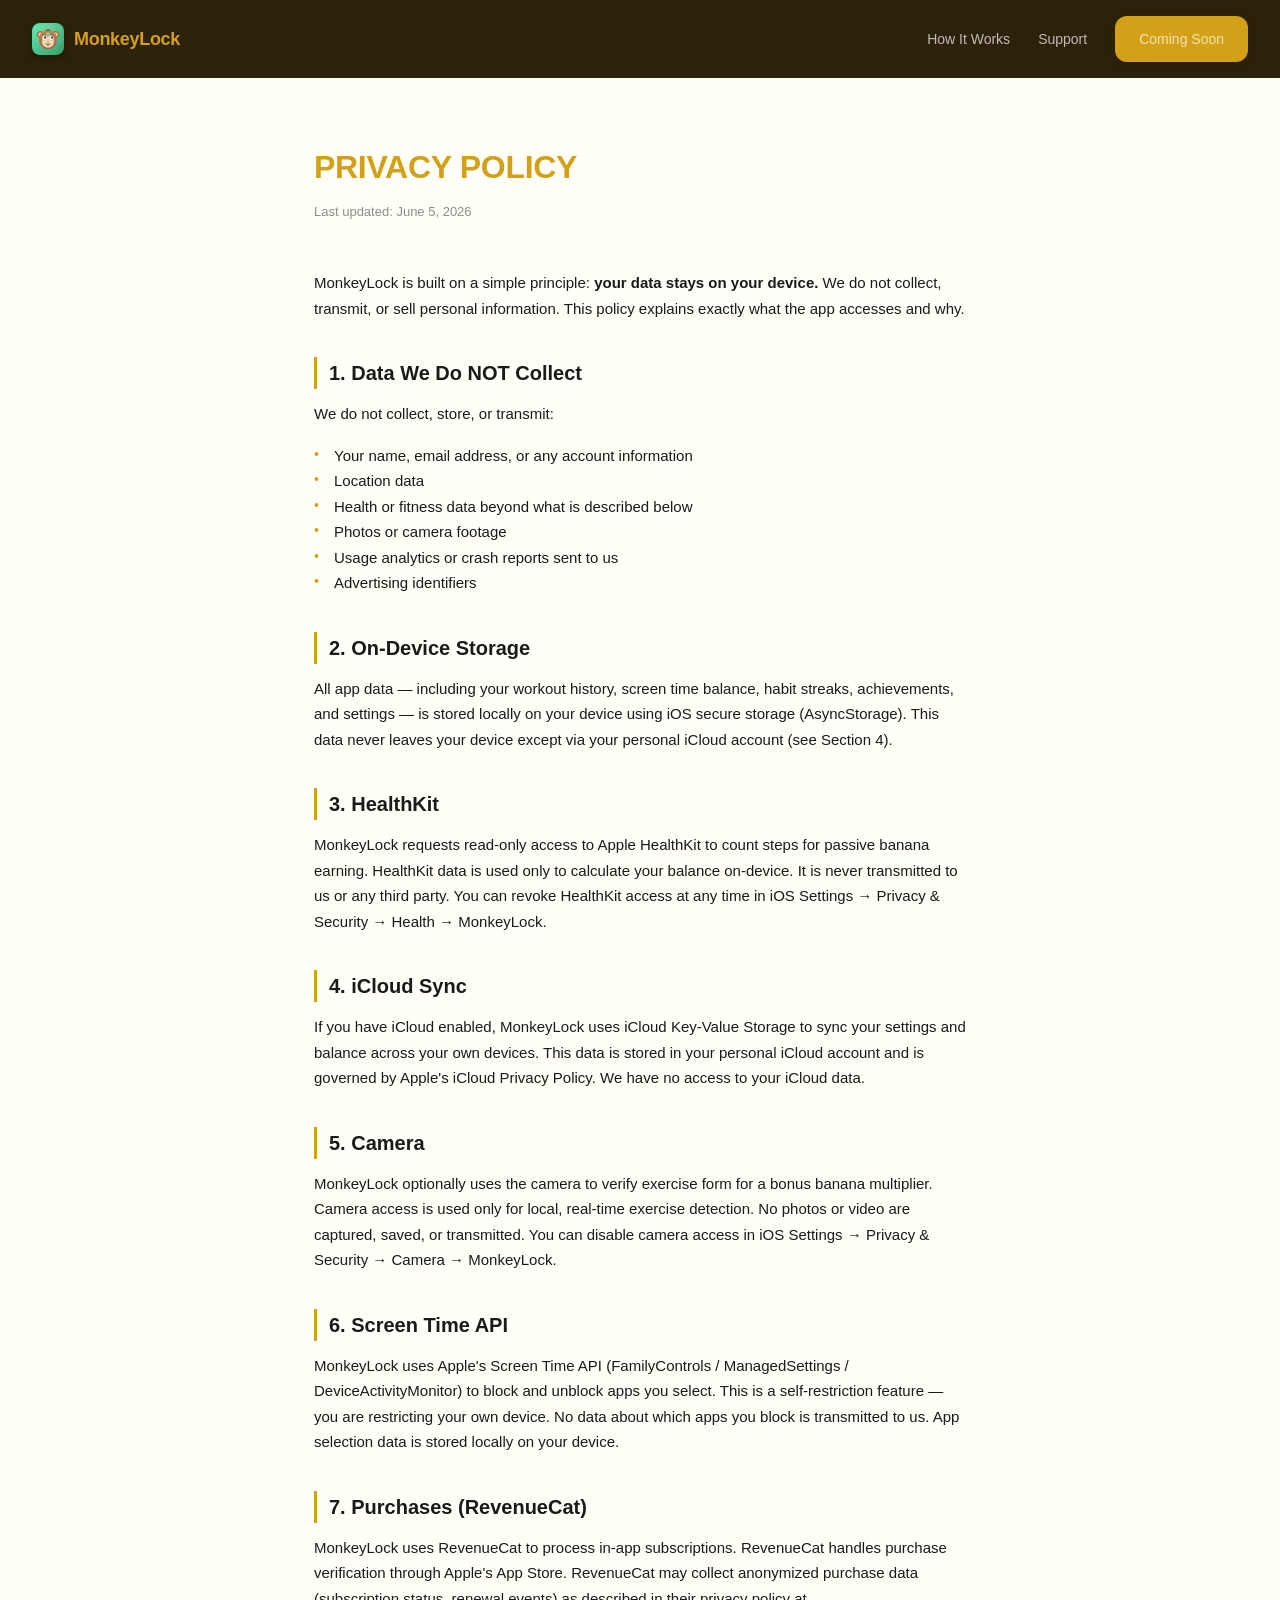
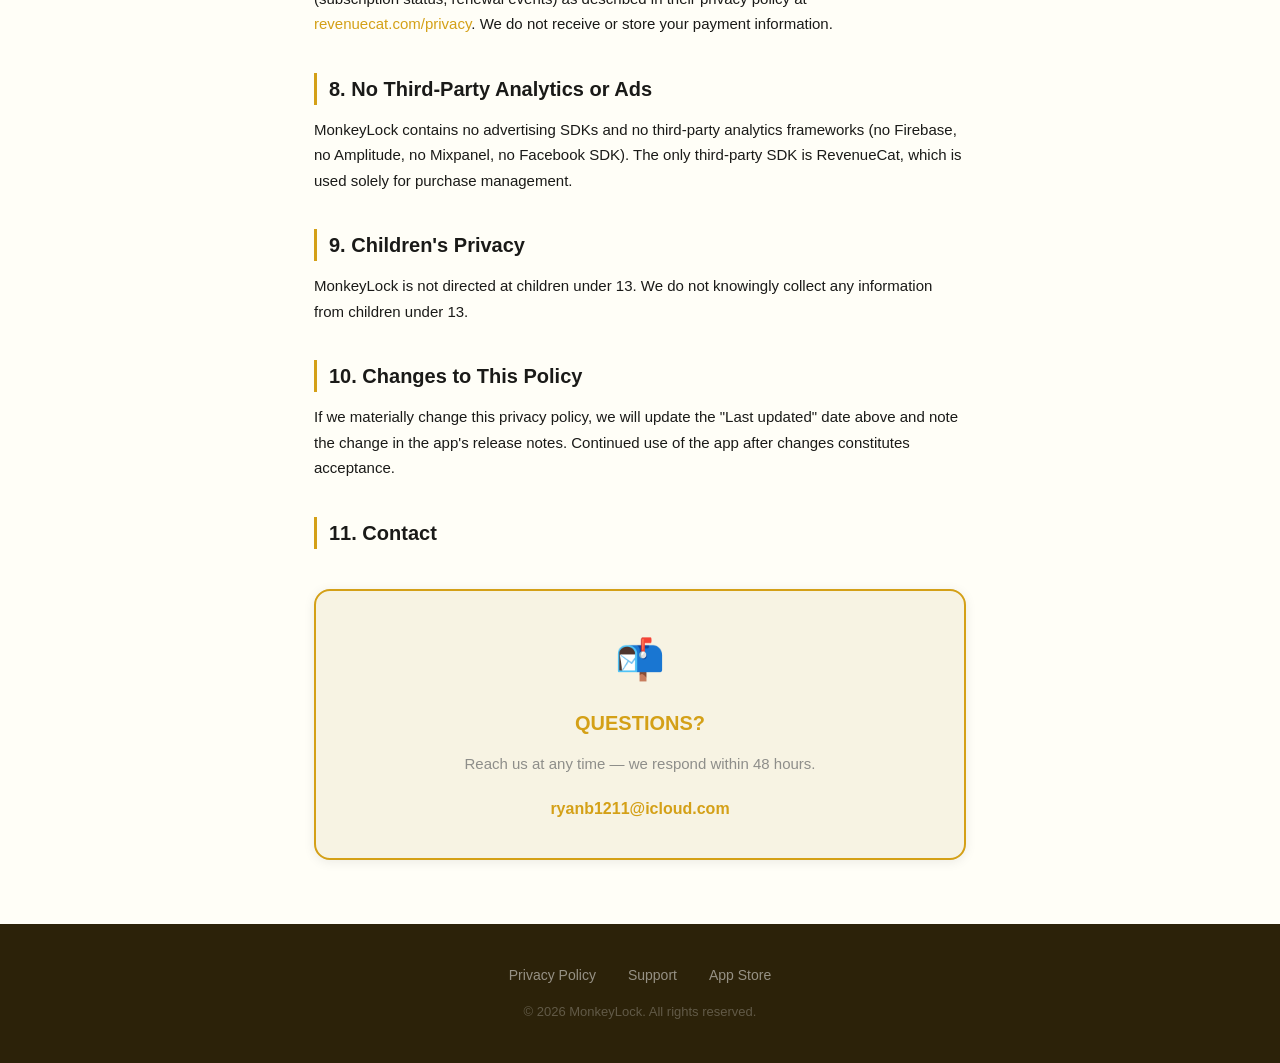
==== commit be81b31e: "Update support email to ryanb1211@icloud.com; refresh last-updated date" ====
--- a/privacy.html
+++ b/privacy.html
@@ -26,7 +26,7 @@
 <!-- ── Content ────────────────────────────────────────────── -->
 <div class="page-content">
   <h1>PRIVACY POLICY</h1>
-  <span class="updated">Last updated: April 6, 2026</span>
+  <span class="updated">Last updated: June 5, 2026</span>
 
   <p>
     MonkeyLock is built on a simple principle: <strong>your data stays on your device.</strong>
@@ -118,7 +118,7 @@
     <span class="contact-emoji">📬</span>
     <h3>QUESTIONS?</h3>
     <p>Reach us at any time — we respond within 48 hours.</p>
-    <a href="mailto:support@monkeylock.app">support@monkeylock.app</a>
+    <a href="mailto:ryanb1211@icloud.com">ryanb1211@icloud.com</a>
   </div>
 </div>
 
--- a/style.css
+++ b/style.css
@@ -369,26 +369,38 @@
   .games-grid { grid-template-columns: repeat(2, 1fr); }
 }
 
-/* ─── Gamification ────────────────────────────────────────── */
-.gamif-grid {
-  display: grid;
-  grid-template-columns: repeat(auto-fit, minmax(190px, 1fr));
+/* ─── Rate caption ────────────────────────────────────────── */
+.rate-caption {
+  margin-top: 24px;
+  text-align: center;
+  font-size: 14px;
+  color: rgba(255,255,255,0.55);
+  font-style: italic;
+}
+
+/* ─── Banana Clock ────────────────────────────────────────── */
+.banana-clock-wrap {
+  display: flex;
+  flex-direction: column;
+  align-items: center;
   gap: 20px;
-}
-
-.gamif-card {
-  background: var(--bg-dark-mid);
-  border: 1px solid var(--border-dark);
-  padding: 28px 20px;
-  text-align: center;
-  border-radius: 16px;
-  transition: transform 0.2s ease;
-}
-.gamif-card:hover { transform: translateY(-2px); }
-
-.gamif-card .gamif-emoji { font-size: 36px; display: block; margin-bottom: 12px; }
-.gamif-card h4 { font-size: 15px; font-weight: 700; color: var(--primary); margin-bottom: 8px; }
-.gamif-card p { font-size: 14px; color: rgba(255,255,255,0.6); line-height: 1.6; }
+  padding: 20px 0 8px;
+}
+
+.banana-clock {
+  width: 100%;
+  max-width: 420px;
+  height: auto;
+  filter: drop-shadow(0 14px 32px rgba(0,0,0,0.35));
+}
+
+.banana-clock-caption {
+  max-width: 520px;
+  text-align: center;
+  font-size: 16px;
+  line-height: 1.6;
+  color: rgba(255,255,255,0.7);
+}
 
 /* ─── Features list ───────────────────────────────────────── */
 .features-list {
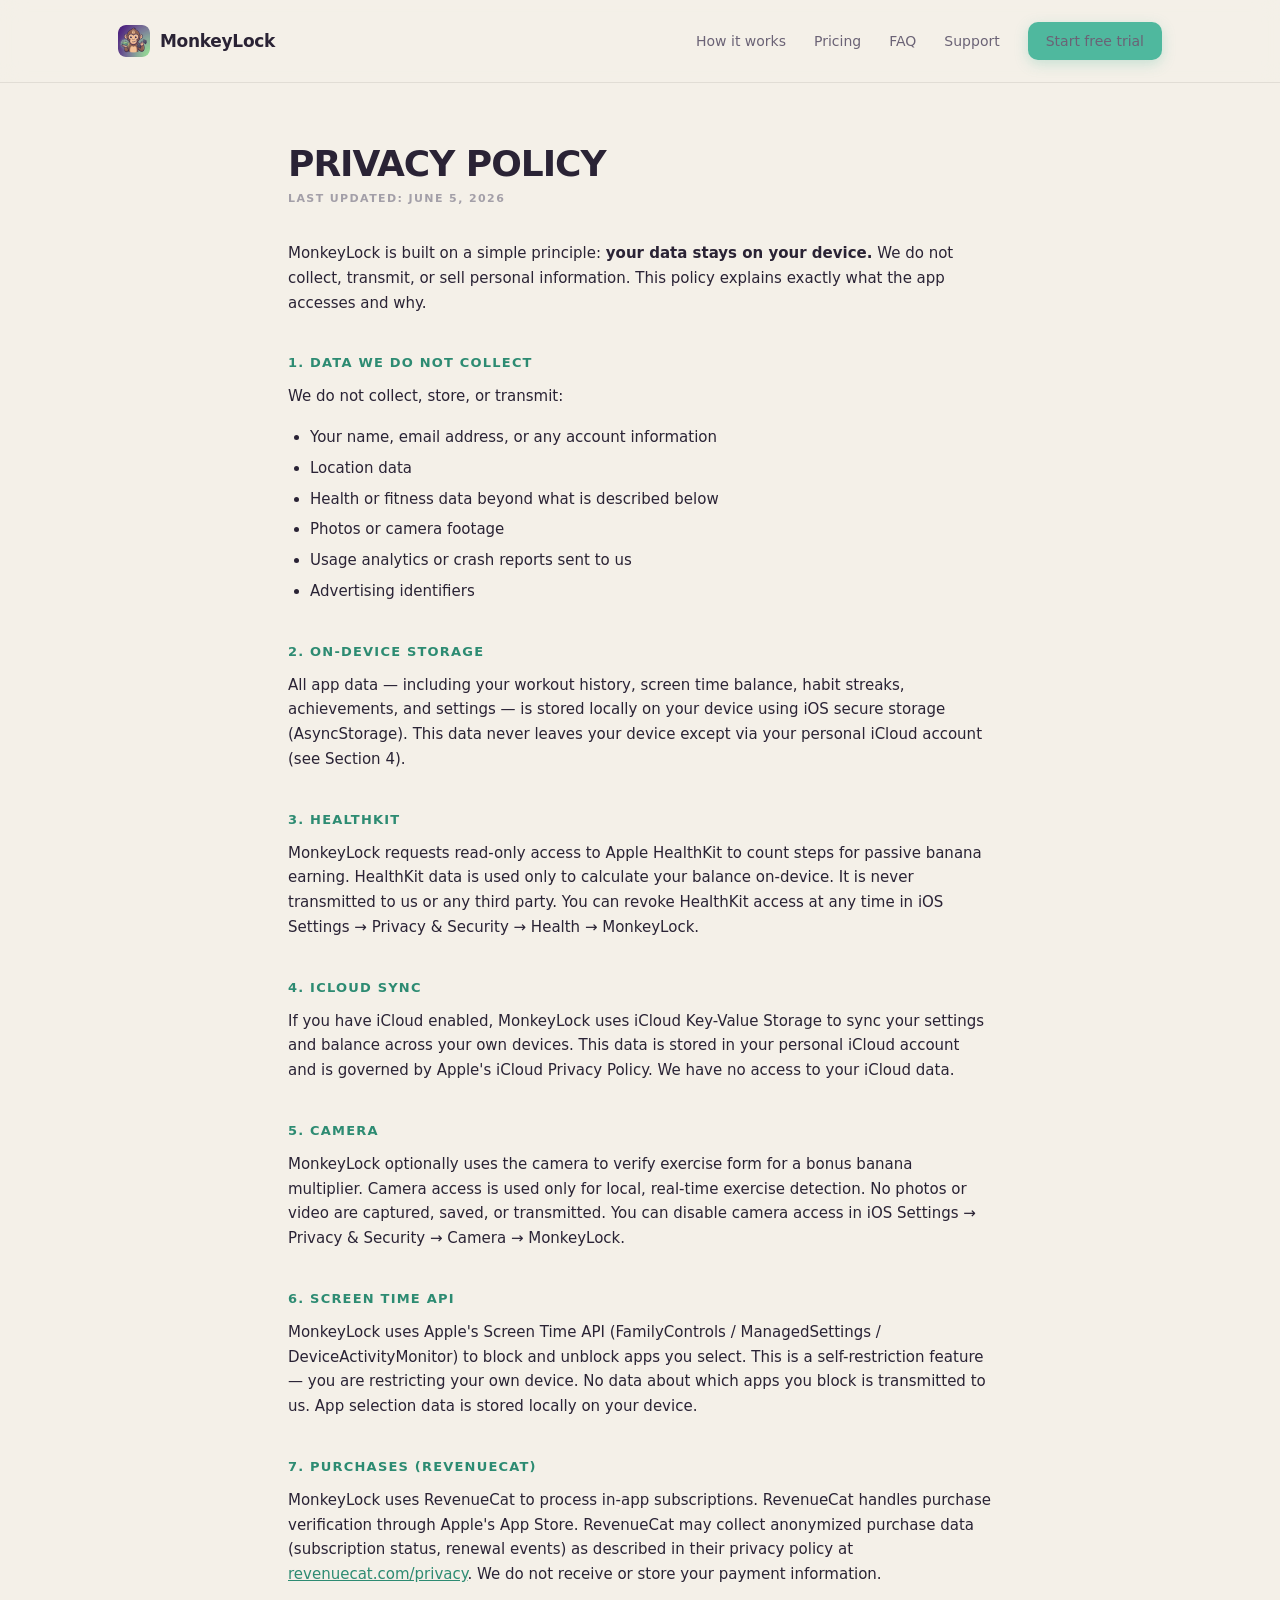
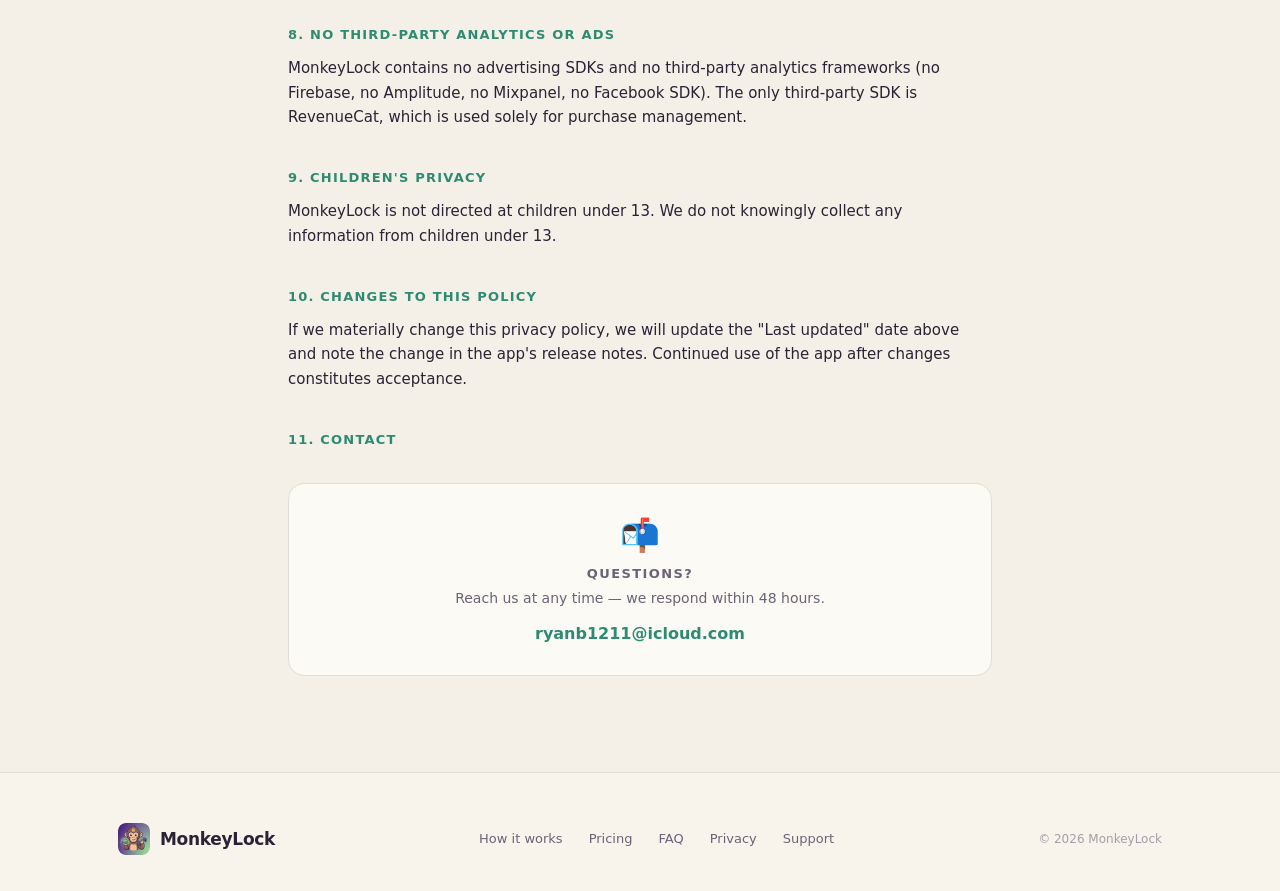
==== commit 88363d1f: "Deploy updated landing page (Defeat Monkey Brain) + photos; email/date refresh Co-Authored-By: Claud" ====
--- a/privacy.html
+++ b/privacy.html
@@ -10,16 +10,17 @@
 </head>
 <body>
 
-<!-- ── Nav ───────────────────────────────────────────────── -->
+<!-- NAV -->
 <nav>
-  <a class="nav-logo" href="/">
-    <img src="icon.png" alt="" class="nav-logo-icon" />
-    MonkeyLock
-  </a>
-  <div class="nav-links">
-    <a href="/#how-it-works">How It Works</a>
-    <a href="support.html">Support</a>
-    <a href="#" class="btn btn-primary">Coming Soon</a>
+  <div class="wrap row">
+    <a class="logo" href="/"><img src="icon.png" alt="" /> MonkeyLock</a>
+    <div class="nav-links">
+      <a href="/#how">How it works</a>
+      <a href="/#pricing">Pricing</a>
+      <a href="/#faq">FAQ</a>
+      <a href="support.html">Support</a>
+      <a class="btn" href="/#pricing">Start free trial</a>
+    </div>
   </div>
 </nav>
 
@@ -122,14 +123,19 @@
   </div>
 </div>
 
-<!-- ── Footer ─────────────────────────────────────────────── -->
+<!-- FOOTER -->
 <footer>
-  <div class="footer-links">
-    <a href="privacy.html">Privacy Policy</a>
-    <a href="support.html">Support</a>
-    <a href="#">App Store</a>
+  <div class="wrap row">
+    <div class="logo"><img src="icon.png" alt="" /> MonkeyLock</div>
+    <div class="links">
+      <a href="/#how">How it works</a>
+      <a href="/#pricing">Pricing</a>
+      <a href="/#faq">FAQ</a>
+      <a href="privacy.html">Privacy</a>
+      <a href="support.html">Support</a>
+    </div>
+    <div class="small">© 2026 MonkeyLock</div>
   </div>
-  <p class="copyright">© 2026 MonkeyLock. All rights reserved.</p>
 </footer>
 
 </body>
--- a/style.css
+++ b/style.css
@@ -1,593 +1,344 @@
+/* === DESIGN TOKENS === */
 :root {
-  --primary:    #D4A017;
-  --primary-dark: #B8860B;
-  --accent:     #3D8B37;
-  --bg:         #FFFEF7;
-  --bg-mid:     #F7F3E3;
-  --bg-dark:    #2C2209;
-  --bg-dark-mid:#3D310F;
-  --text-dark:  #1A1A18;
-  --text-muted: #8E8E8A;
-  --danger:     #C23B22;
-  --success:    #3D8B37;
-  --white:      #FFFFFF;
-  --border:     #E5E0CC;
-  --border-dark:#4A3D15;
-  --shadow:     0 2px 12px rgba(0,0,0,0.08);
-  --shadow-lg:  0 8px 32px rgba(0,0,0,0.12);
-}
-
-* {
-  box-sizing: border-box;
-  margin: 0;
-  padding: 0;
-}
-
-html {
-  scroll-behavior: smooth;
-}
-
-body {
-  font-family: -apple-system, BlinkMacSystemFont, 'SF Pro Display', 'Segoe UI', Roboto, Helvetica, Arial, sans-serif;
-  background: var(--bg);
-  color: var(--text-dark);
-  line-height: 1.6;
-  font-size: 16px;
-  -webkit-font-smoothing: antialiased;
-}
-
-a {
-  color: var(--primary);
-  text-decoration: none;
-}
-a:hover {
-  color: var(--primary-dark);
-  text-decoration: underline;
-}
-
-/* ─── Nav ─────────────────────────────────────────────────── */
-nav {
-  background: var(--bg-dark);
-  border-bottom: none;
-  padding: 16px 32px;
-  display: flex;
-  align-items: center;
-  justify-content: space-between;
-  position: sticky;
-  top: 0;
-  z-index: 100;
-  backdrop-filter: blur(12px);
-}
-
-.nav-logo {
-  font-size: 18px;
-  font-weight: 700;
-  color: var(--primary);
-  letter-spacing: -0.3px;
-  text-decoration: none;
-  display: flex;
-  align-items: center;
-  gap: 10px;
-}
-.nav-logo:hover { color: var(--white); text-decoration: none; }
-.nav-logo-icon {
-  width: 32px;
-  height: 32px;
-  border-radius: 8px;
-  box-shadow: 0 2px 8px rgba(0,0,0,0.3);
-}
-
-.nav-links {
-  display: flex;
-  gap: 28px;
-  align-items: center;
-}
-
-.nav-links a {
-  color: rgba(255,255,255,0.7);
-  font-size: 14px;
-  font-weight: 500;
-  letter-spacing: 0;
-}
-.nav-links a:hover { color: var(--primary); text-decoration: none; }
-
-.btn {
-  display: inline-block;
-  padding: 12px 24px;
-  font-family: inherit;
-  font-size: 14px;
-  font-weight: 600;
-  border: none;
+  --page: #F4F0E8;
+  --surface: #FCFAF5;
+  --surface-warm: #F8F4EB;
+  --text: #2A2335;
+  --text-mid: #6B6376;
+  --text-faint: #A39FA8;
+  --border: #E1DDD5;
+  --border-strong: #CDC8BE;
+  --divider: #ECE8DF;
+  --accent: #4FB89E;
+  --accent-hover: #5BC2A8;
+  --accent-deep: #2D8B72;
+  --accent-faint: #D5EAE0;
+  --secondary: #6B4F90;
+  --secondary-soft: #C5B5DD;
+  --secondary-faint: #EAE2F4;
+  --success: #16A34A;
+  --danger: #B85A5A;
+}
+* { box-sizing: border-box; }
+html, body { margin: 0; padding: 0; background: var(--page); color: var(--text); font-family: -apple-system, BlinkMacSystemFont, 'SF Pro Text', system-ui, sans-serif; -webkit-font-smoothing: antialiased; }
+a { color: inherit; text-decoration: none; }
+img { display: block; max-width: 100%; }
+
+.wrap { max-width: 1100px; margin: 0 auto; padding: 0 28px; }
+
+/* === NAV === */
+nav { padding: 22px 0; border-bottom: 1px solid var(--border); position: sticky; top: 0; background: rgba(244, 240, 232, 0.92); backdrop-filter: blur(12px); z-index: 100; }
+nav .row { display: flex; justify-content: space-between; align-items: center; }
+.logo { display: flex; align-items: center; gap: 10px; font-weight: 700; font-size: 17px; letter-spacing: -0.3px; }
+.logo img { width: 32px; height: 32px; border-radius: 8px; }
+.nav-links { display: flex; align-items: center; gap: 28px; }
+.nav-links a { font-size: 14px; color: var(--text-mid); font-weight: 500; }
+.nav-links a:hover { color: var(--text); }
+.btn { display: inline-flex; align-items: center; gap: 8px; padding: 11px 18px; background: var(--accent); color: #fff; border-radius: 10px; font-weight: 600; font-size: 14px; box-shadow: 0 4px 14px rgba(79, 184, 158, 0.28); transition: transform 0.15s ease; }
+.btn:hover { background: var(--accent-hover); transform: translateY(-1px); }
+.btn-ghost { background: transparent; color: var(--text); border: 1px solid var(--border-strong); box-shadow: none; }
+.btn-ghost:hover { border-color: var(--text); background: transparent; }
+
+/* === HERO === */
+.hero { padding: 80px 0 100px; text-align: center; position: relative; overflow: hidden; }
+.hero::before { content: ''; position: absolute; top: -200px; left: 50%; transform: translateX(-50%); width: 800px; height: 800px; background: radial-gradient(circle, rgba(79, 184, 158, 0.10) 0%, transparent 60%); pointer-events: none; z-index: 0; }
+.hero::after { content: ''; position: absolute; top: -100px; left: 30%; width: 500px; height: 500px; background: radial-gradient(circle, rgba(107, 79, 144, 0.10) 0%, transparent 60%); pointer-events: none; z-index: 0; }
+.hero-inner { position: relative; z-index: 1; }
+.hero-icon { width: 156px; height: 156px; border-radius: 36px; box-shadow: 0 24px 60px rgba(107, 79, 144, 0.25), 0 4px 10px rgba(0,0,0,0.08); margin: 0 auto 32px; display: block; }
+.hero h1 { font-size: 64px; font-weight: 800; letter-spacing: -2px; line-height: 1.05; margin: 0 0 16px; max-width: 720px; margin-left: auto; margin-right: auto; }
+.hero h1 em { font-style: normal; background: linear-gradient(120deg, var(--secondary) 0%, var(--accent-deep) 100%); -webkit-background-clip: text; background-clip: text; color: transparent; }
+.hero p { font-size: 19px; color: var(--text-mid); line-height: 1.5; max-width: 540px; margin: 0 auto 36px; font-weight: 500; }
+.hero-cta { display: inline-flex; align-items: center; gap: 14px; }
+.hero-sub { display: flex; gap: 24px; justify-content: center; margin-top: 24px; font-size: 13px; color: var(--text-faint); }
+.hero-sub span { display: inline-flex; align-items: center; gap: 6px; }
+.hero-sub svg { width: 14px; height: 14px; color: var(--accent-deep); }
+
+/* === SECTIONS === */
+section { padding: 90px 0; }
+.eyebrow { font-size: 12px; font-weight: 700; letter-spacing: 1.6px; color: var(--secondary); text-transform: uppercase; margin-bottom: 14px; }
+.section-title { font-size: 44px; font-weight: 800; letter-spacing: -1.2px; line-height: 1.1; margin: 0 0 18px; max-width: 600px; }
+.section-lede { font-size: 17px; color: var(--text-mid); line-height: 1.6; max-width: 520px; margin: 0 0 48px; }
+
+/* === HOW IT WORKS — pillars === */
+.pillars { display: grid; grid-template-columns: repeat(3, 1fr); gap: 24px; margin-top: 24px; }
+.pillars-4 { grid-template-columns: repeat(4, 1fr); gap: 18px; }
+.pillar-touchgrass .ic-wrap { background: linear-gradient(135deg, #D9F2D9 0%, #B5E5B5 100%); }
+.pillar-touchgrass .ic-wrap svg { color: #2D8B72; }
+.pillar-touchgrass .step-num { color: #2D8B72; }
+
+/* Labels row — sits under the 4 pillars, grouping by theme */
+.pillar-labels { display: grid; grid-template-columns: repeat(4, 1fr); gap: 18px; margin-top: 14px; }
+.pillar-label { padding: 10px 14px; border-radius: 10px; font-size: 11px; font-weight: 800; letter-spacing: 1.4px; text-transform: uppercase; text-align: center; border: 1px solid var(--border); background: var(--surface); color: var(--text-mid); }
+.pillar-label-body { color: var(--accent-deep); border-color: rgba(79, 184, 158, 0.28); background: var(--accent-faint); }
+.pillar-label-mind { color: var(--secondary); border-color: rgba(107, 79, 144, 0.28); background: var(--secondary-faint); }
+.pillar-label-touchgrass { grid-column: span 2; color: #2D8B72; background: linear-gradient(135deg, #D9F2D9 0%, #B5E5B5 100%); border-color: rgba(45, 139, 114, 0.3); letter-spacing: 0.8px; }
+.pillar { background: var(--surface); border: 1px solid var(--border); border-radius: 22px; padding: 36px 30px; transition: transform 0.2s ease, box-shadow 0.2s ease; }
+.pillar:hover { transform: translateY(-4px); box-shadow: 0 12px 30px rgba(107, 79, 144, 0.10); border-color: var(--accent); }
+.pillar .step-num { font-size: 11px; font-weight: 700; letter-spacing: 1.4px; color: var(--text-faint); text-transform: uppercase; margin-bottom: 22px; }
+.pillar .ic-wrap { width: 56px; height: 56px; border-radius: 16px; background: linear-gradient(135deg, var(--secondary-faint) 0%, var(--accent-faint) 100%); display: flex; align-items: center; justify-content: center; margin-bottom: 22px; }
+.pillar .ic-wrap svg { width: 28px; height: 28px; color: var(--accent-deep); }
+.pillar h3 { font-size: 22px; font-weight: 700; letter-spacing: -0.4px; margin: 0 0 10px; }
+.pillar p { font-size: 14px; color: var(--text-mid); line-height: 1.55; margin: 0; }
+.pillar .rate-pill { display: inline-block; margin-top: 16px; padding: 4px 11px; background: var(--accent-faint); color: var(--accent-deep); border-radius: 999px; font-size: 11px; font-weight: 700; letter-spacing: 0.4px; }
+
+/* === SPLIT (text + visual) === */
+.split { display: grid; grid-template-columns: 1fr 1fr; gap: 60px; align-items: center; }
+.split-text h2 { font-size: 36px; font-weight: 800; letter-spacing: -0.8px; line-height: 1.15; margin: 0 0 16px; }
+.split-text p { font-size: 16px; color: var(--text-mid); line-height: 1.6; margin: 0 0 24px; }
+
+/* === Pose-detection viewfinder mock — phone-shaped, matches squat video aspect === */
+.pose-mock { width: 280px; margin: 0 auto; height: 498px; border-radius: 44px; background: radial-gradient(ellipse at 50% 30%, #14201C 0%, #0A0F0D 60%), linear-gradient(180deg, #0A0F0D 0%, #060908 100%); position: relative; overflow: hidden; border: 2.5px solid #2a2a2d; box-shadow: 0 24px 60px rgba(0,0,0,0.4), 0 0 0 1px rgba(255,255,255,0.04); font-family: 'SF Mono', monospace; }
+.pose-mock .iphone-island { position: absolute; top: 10px; left: 50%; transform: translateX(-50%); width: 100px; height: 24px; background: #000; border-radius: 12px; z-index: 5; box-shadow: inset 0 1px 1px rgba(0,0,0,0.6); }
+.pose-mock .corner { position: absolute; width: 16px; height: 16px; border-color: rgba(125, 208, 182, 0.4); }
+.pose-mock .corner.tl { top: 14px; left: 14px; border-top: 2px solid; border-left: 2px solid; border-top-left-radius: 4px; }
+.pose-mock .corner.tr { top: 14px; right: 14px; border-top: 2px solid; border-right: 2px solid; border-top-right-radius: 4px; }
+.pose-mock .corner.bl { bottom: 14px; left: 14px; border-bottom: 2px solid; border-left: 2px solid; border-bottom-left-radius: 4px; }
+.pose-mock .corner.br { bottom: 14px; right: 14px; border-bottom: 2px solid; border-right: 2px solid; border-bottom-right-radius: 4px; }
+.pose-mock .pose-rec-group { position: absolute; top: 48px; left: 18px; display: flex; align-items: center; gap: 6px; }
+.pose-mock .pose-rec { width: 8px; height: 8px; background: #ef4444; border-radius: 50%; box-shadow: 0 0 6px #ef4444; animation: rec-blink 1.4s ease-in-out infinite; }
+.pose-mock .pose-rec-label { font-size: 10px; color: #F0EBE2; letter-spacing: 1.4px; font-weight: 700; }
+.pose-mock .pose-status { position: absolute; top: 50px; right: 18px; font-size: 10px; color: #65D6B7; letter-spacing: 1.4px; font-weight: 700; }
+.pose-mock svg.skeleton { width: 100%; height: 100%; opacity: 0; animation: skeleton-fade 600ms ease-out 200ms forwards; }
+.pose-mock .pose-video { width: 100%; height: 100%; object-fit: cover; opacity: 0; animation: skeleton-fade 600ms ease-out 200ms forwards; filter: brightness(0.92) contrast(1.05) saturate(0.85); }
+.pose-mock .pose-photo { position: absolute; inset: 0; width: 100%; height: 100%; object-fit: cover; opacity: 0; animation: skeleton-fade 600ms ease-out 200ms forwards; filter: brightness(0.95) contrast(1.05); }
+.pose-mock .pose-overlay { position: absolute; inset: 0; width: 100%; height: 100%; pointer-events: none; opacity: 0; animation: skeleton-fade 800ms ease-out 700ms forwards; }
+.pose-mock .pose-overlay #skeleton-anim,
+.pose-mock .pose-overlay .joints-anim { animation: pose-pulse 3000ms ease-in-out infinite; transform-origin: center; transform-box: fill-box; }
+@keyframes pose-pulse {
+  0%, 70%, 100% { filter: drop-shadow(0 0 3px rgba(125, 208, 182, 0.4)); }
+  85% { filter: drop-shadow(0 0 10px rgba(125, 208, 182, 0.95)) drop-shadow(0 0 18px rgba(125, 208, 182, 0.45)); }
+}
+.pose-mock .pose-rec-button { width: 14px; height: 14px; border-radius: 50%; background: #ef4444; box-shadow: 0 0 8px rgba(239, 68, 68, 0.65), 0 0 0 2px rgba(239, 68, 68, 0.22); animation: rec-pulse 1400ms ease-in-out infinite; }
+@keyframes pushup-bob { 0%, 100% { transform: translateY(-14px); } 50% { transform: translateY(14px); } }
+@keyframes squat-bob { 0%, 100% { transform: translateY(-18px); } 50% { transform: translateY(18px); } }
+@keyframes rec-pulse {
+  0%, 100% { box-shadow: 0 0 8px rgba(239, 68, 68, 0.65), 0 0 0 2px rgba(239, 68, 68, 0.22); }
+  50% { box-shadow: 0 0 14px rgba(239, 68, 68, 0.9), 0 0 0 4px rgba(239, 68, 68, 0.32); }
+}
+.pose-mock .pose-tracking { position: absolute; left: 50%; top: 38%; transform: translateX(-50%); padding: 4px 11px; background: rgba(101, 214, 183, 0.18); border: 1px solid #65D6B7; border-radius: 999px; font-size: 10px; color: #65D6B7; letter-spacing: 0.8px; font-weight: 700; white-space: nowrap; }
+.pose-mock .pose-scan-line { position: absolute; left: 0; right: 0; top: 0; height: 2px; background: rgba(101, 214, 183, 0.85); box-shadow: 0 0 12px #65D6B7; animation: scan-sweep 2200ms linear infinite; pointer-events: none; }
+.pose-mock .pose-scan-band { position: absolute; left: 0; right: 0; top: 0; height: 60px; background: linear-gradient(to bottom, transparent 0%, rgba(101, 214, 183, 0.08) 60%, rgba(101, 214, 183, 0.14) 100%); animation: scan-band-sweep 2200ms linear infinite; pointer-events: none; }
+.pose-mock .pose-info-row { position: absolute; bottom: 18px; left: 16px; right: 16px; display: flex; justify-content: space-between; align-items: center; }
+.pose-mock .pose-on-device { font-size: 10px; color: #F0EBE2; letter-spacing: 1px; font-weight: 600; }
+.pose-mock .pose-analyzing { font-size: 10px; color: #65D6B7; letter-spacing: 1.4px; font-weight: 700; animation: analyze-pulse 1400ms ease-in-out infinite; }
+.pose-mock .pose-reps { font-size: 13px; color: #65D6B7; font-weight: 700; letter-spacing: 0.4px; }
+.pose-mock .pose-rep-display { position: absolute; left: 0; right: 0; bottom: 64px; display: flex; flex-direction: column; align-items: center; justify-content: center; pointer-events: none; opacity: 0; animation: skeleton-fade 800ms ease-out 600ms forwards; }
+.pose-mock .pose-rep-display .rep-number { font-family: ui-monospace, 'SF Mono', monospace; font-size: 88px; font-weight: 900; color: #fff; line-height: 0.95; letter-spacing: -3px; text-shadow: 0 2px 14px rgba(0,0,0,0.6), 0 0 28px rgba(101,214,183,0.18); transition: transform 120ms ease-out; }
+.pose-mock .pose-rep-display .rep-number.pulse { animation: rep-pulse 360ms ease-out; }
+.pose-mock .pose-rep-display .rep-label { margin-top: 2px; font-size: 11px; color: #65D6B7; font-weight: 800; letter-spacing: 3px; text-transform: uppercase; }
+@keyframes rep-pulse {
+  0% { transform: scale(1); }
+  35% { transform: scale(1.18); }
+  100% { transform: scale(1); }
+}
+@keyframes scan-sweep { from { transform: translateY(-2px); } to { transform: translateY(498px); } }
+@keyframes scan-band-sweep { from { transform: translateY(-60px); } to { transform: translateY(498px); } }
+@keyframes analyze-pulse { 0%, 100% { opacity: 0.4; } 50% { opacity: 1; } }
+@keyframes skeleton-fade { from { opacity: 0; } to { opacity: 1; } }
+@keyframes rec-blink { 0%, 100% { opacity: 1; } 50% { opacity: 0.3; } }
+
+/* === GAME PHONE MOCKS (Mind Games fan) === */
+.games-fan { position: relative; height: 540px; max-width: 1100px; margin: 64px auto 24px; padding: 0; }
+.fan-phone {
+  --rot: 0deg; --offset: 0px; --top: 60px;
+  position: absolute;
+  top: var(--top);
+  left: 50%;
+  transform: translateX(-50%) translateX(var(--offset)) rotate(var(--rot));
+  transform-origin: center 80%;
+  transition: transform 0.4s cubic-bezier(0.34, 1.18, 0.64, 1), top 0.4s cubic-bezier(0.34, 1.18, 0.64, 1);
   cursor: pointer;
-  letter-spacing: 0;
-  border-radius: 12px;
-  transition: all 0.2s ease;
-  box-shadow: var(--shadow);
-}
-
-.btn-primary {
-  background: var(--primary);
-  color: var(--white);
-}
-.btn-primary:hover {
-  background: var(--primary-dark);
-  text-decoration: none;
-  color: var(--white);
-  transform: translateY(-1px);
-  box-shadow: var(--shadow-lg);
-}
-
-.btn-outline {
-  background: transparent;
-  color: var(--primary);
-  border: 2px solid var(--primary);
-}
-.btn-outline:hover {
-  background: var(--primary);
-  color: var(--white);
-  text-decoration: none;
-}
-
-/* ─── Hero ────────────────────────────────────────────────── */
-.hero {
-  background: linear-gradient(135deg, var(--bg-dark) 0%, var(--bg-dark-mid) 100%);
-  color: var(--white);
-  padding: 100px 24px 80px;
-  text-align: center;
-  position: relative;
-  overflow: hidden;
-}
-
-.hero-pixel-bg {
-  position: absolute;
-  inset: 0;
-  background-image:
-    radial-gradient(circle, rgba(212,160,23,0.06) 1px, transparent 1px);
-  background-size: 32px 32px;
-  pointer-events: none;
-}
-
-.hero-icon {
-  width: 144px;
-  height: 144px;
-  box-shadow: 0 16px 48px rgba(0,0,0,0.4),
-              0 4px 16px rgba(212,160,23,0.25);
-  margin: 0 auto 36px;
-  display: block;
-  border-radius: 32px;
-  transition: transform 0.3s ease;
-}
-.hero-icon:hover {
-  transform: scale(1.04) rotate(-2deg);
-}
-
-.hero h1 {
-  font-size: clamp(28px, 5vw, 44px);
-  font-weight: 800;
-  color: var(--primary);
-  letter-spacing: -0.5px;
-  margin-bottom: 20px;
-}
-
-.hero p {
-  font-size: 17px;
-  color: rgba(255,255,255,0.75);
-  max-width: 560px;
-  margin: 0 auto 44px;
-  line-height: 1.7;
-  font-weight: 400;
-}
-
-.hero-btns {
-  display: flex;
-  gap: 16px;
-  justify-content: center;
-  flex-wrap: wrap;
-}
-
-.appstore-badge {
-  display: inline-flex;
-  align-items: center;
-  gap: 10px;
-  background: var(--primary);
-  color: var(--white);
-  border: none;
-  padding: 16px 28px;
-  font-family: inherit;
-  font-size: 16px;
-  font-weight: 600;
-  box-shadow: 0 4px 20px rgba(212,160,23,0.4);
-  text-decoration: none;
-  cursor: pointer;
-  border-radius: 14px;
-  transition: all 0.2s ease;
-}
-.appstore-badge:hover {
-  background: var(--primary-dark);
-  text-decoration: none;
-  color: var(--white);
-  transform: translateY(-2px);
-  box-shadow: 0 8px 32px rgba(212,160,23,0.5);
-}
-.appstore-badge span { font-size: 22px; }
-
-.appstore-badge-soon {
-  position: relative;
-  cursor: default;
-}
-.appstore-badge-soon:hover {
-  transform: none;
-  background: var(--primary);
-  box-shadow: 0 4px 20px rgba(212,160,23,0.4);
-}
-
-/* ─── Sections ────────────────────────────────────────────── */
-section {
-  padding: 64px 24px;
-  max-width: 900px;
-  margin: 0 auto;
-}
-
-section.dark {
-  background: var(--bg-dark);
-  color: var(--white);
-  max-width: 100%;
-  padding: 80px 24px;
-}
-
-section.dark > .inner {
-  max-width: 900px;
-  margin: 0 auto;
-}
-
-.section-title {
-  font-size: clamp(20px, 3vw, 28px);
-  font-weight: 800;
-  letter-spacing: -0.3px;
-  margin-bottom: 40px;
-  color: var(--text-dark);
-  border-left: 4px solid var(--primary);
-  padding-left: 16px;
-}
-
-section.dark .section-title {
-  color: var(--primary);
-  border-color: var(--accent);
-}
-
-/* ─── How it works ────────────────────────────────────────── */
-.steps {
-  display: grid;
-  grid-template-columns: repeat(auto-fit, minmax(220px, 1fr));
-  gap: 24px;
-}
-
-.step-card {
-  background: var(--white);
-  border: 1px solid var(--border);
-  padding: 32px 24px;
-  box-shadow: var(--shadow);
-  position: relative;
-  border-radius: 16px;
-  transition: transform 0.2s ease, box-shadow 0.2s ease;
-}
-.step-card:hover {
-  transform: translateY(-4px);
-  box-shadow: var(--shadow-lg);
-}
-
-.step-card .step-num {
-  font-size: 12px;
-  font-weight: 700;
-  color: var(--primary);
-  margin-bottom: 12px;
-  letter-spacing: 0.5px;
-}
-
-.step-card .step-emoji {
-  font-size: 40px;
-  display: block;
-  margin-bottom: 16px;
-}
-
-.step-card h3 {
-  font-size: 16px;
-  font-weight: 700;
-  color: var(--text-dark);
-  margin-bottom: 10px;
-}
-
-.step-card p {
-  font-size: 14px;
-  color: var(--text-muted);
-  line-height: 1.6;
-}
-
-/* ─── Earn rates grid ─────────────────────────────────────── */
-.rate-grid {
-  display: grid;
-  grid-template-columns: repeat(6, 1fr);
-  gap: 12px;
-  margin-top: 24px;
-}
-
-.rate-card {
-  background: var(--bg-dark-mid);
-  border: 1px solid var(--border-dark);
-  padding: 20px 8px;
-  text-align: center;
-  border-radius: 14px;
-  transition: transform 0.2s ease;
-  min-width: 0;
-}
-.rate-card:hover { transform: translateY(-2px); }
-
-.rate-card .rate-emoji { font-size: 28px; display: block; margin-bottom: 8px; }
-.rate-card .rate-label { font-size: 12px; color: rgba(255,255,255,0.6); margin-bottom: 6px; display: block; font-weight: 500; }
-.rate-card .rate-value { font-size: 13px; color: var(--primary); font-weight: 700; white-space: nowrap; }
-
-@media (max-width: 760px) {
-  .rate-grid { grid-template-columns: repeat(3, 1fr); }
-}
-@media (max-width: 460px) {
-  .rate-grid { grid-template-columns: repeat(2, 1fr); }
-}
-
-/* ─── Games grid ──────────────────────────────────────────── */
-.games-grid {
-  display: grid;
-  grid-template-columns: repeat(6, 1fr);
-  gap: 12px;
-}
-
-.game-card {
-  background: var(--bg-mid);
-  border: 1px solid var(--border);
-  padding: 20px 8px;
-  display: flex;
-  flex-direction: column;
-  align-items: center;
-  gap: 6px;
-  text-align: center;
-  border-radius: 14px;
-  transition: transform 0.2s ease, box-shadow 0.2s ease;
-  min-width: 0;
-}
-.game-card:hover {
-  transform: translateY(-2px);
-  box-shadow: var(--shadow);
-}
-
-.game-card .game-emoji { font-size: 28px; }
-.game-card .game-name { font-size: 13px; font-weight: 600; color: var(--text-dark); white-space: nowrap; }
-.game-card .game-earn { font-size: 12px; color: var(--accent); font-weight: 500; white-space: nowrap; }
-
-@media (max-width: 760px) {
-  .games-grid { grid-template-columns: repeat(3, 1fr); }
-}
-@media (max-width: 460px) {
-  .games-grid { grid-template-columns: repeat(2, 1fr); }
-}
-
-/* ─── Rate caption ────────────────────────────────────────── */
-.rate-caption {
-  margin-top: 24px;
-  text-align: center;
-  font-size: 14px;
-  color: rgba(255,255,255,0.55);
-  font-style: italic;
-}
-
-/* ─── Banana Clock ────────────────────────────────────────── */
-.banana-clock-wrap {
-  display: flex;
-  flex-direction: column;
-  align-items: center;
-  gap: 20px;
-  padding: 20px 0 8px;
-}
-
-.banana-clock {
-  width: 100%;
-  max-width: 420px;
-  height: auto;
-  filter: drop-shadow(0 14px 32px rgba(0,0,0,0.35));
-}
-
-.banana-clock-caption {
-  max-width: 520px;
-  text-align: center;
-  font-size: 16px;
-  line-height: 1.6;
-  color: rgba(255,255,255,0.7);
-}
-
-/* ─── Features list ───────────────────────────────────────── */
-.features-list {
-  display: grid;
-  grid-template-columns: repeat(auto-fit, minmax(280px, 1fr));
-  gap: 12px;
-}
-
-.feature-item {
-  display: flex;
-  align-items: flex-start;
-  gap: 14px;
-  padding: 16px 20px;
-  background: var(--bg-mid);
-  border: 1px solid var(--border);
-  border-radius: 12px;
-}
-
-.feature-item .feat-icon { font-size: 20px; flex-shrink: 0; }
-.feature-item span { font-size: 15px; color: var(--text-dark); line-height: 1.5; }
-
-/* ─── CTA ─────────────────────────────────────────────────── */
-.cta-section {
-  text-align: center;
-  background: linear-gradient(135deg, var(--primary) 0%, var(--primary-dark) 100%);
-  padding: 80px 24px;
-}
-
-.cta-section h2 {
-  font-size: clamp(24px, 4vw, 36px);
-  font-weight: 800;
-  color: var(--white);
-  margin-bottom: 16px;
-  letter-spacing: -0.3px;
-}
-
-.cta-section p {
-  font-size: 17px;
-  color: var(--white);
-  opacity: 0.85;
-  margin-bottom: 36px;
-  line-height: 1.6;
-}
-
-.cta-section .appstore-badge {
-  background: var(--white);
-  color: var(--text-dark);
-}
-.cta-section .appstore-badge:hover {
-  background: var(--bg-mid);
-  color: var(--text-dark);
-  box-shadow: 0 8px 32px rgba(0,0,0,0.2);
-}
-
-/* ─── Footer ──────────────────────────────────────────────── */
-footer {
-  background: var(--bg-dark);
-  color: var(--text-muted);
-  padding: 40px 24px;
-  text-align: center;
-}
-
-footer .footer-links {
-  display: flex;
-  justify-content: center;
-  gap: 32px;
-  margin-bottom: 16px;
-  flex-wrap: wrap;
-}
-
-footer .footer-links a {
-  font-size: 14px;
-  color: rgba(255,255,255,0.5);
-  font-weight: 500;
-}
-footer .footer-links a:hover { color: var(--primary); text-decoration: none; }
-
-footer .copyright {
-  font-size: 13px;
-  color: rgba(255,255,255,0.25);
-}
-
-/* ─── Privacy / Support pages ─────────────────────────────── */
-.page-content {
-  max-width: 700px;
-  margin: 0 auto;
-  padding: 64px 24px;
-}
-
-.page-content h1 {
-  font-size: 32px;
-  font-weight: 800;
-  color: var(--primary);
-  margin-bottom: 8px;
-  letter-spacing: -0.3px;
-}
-
-.page-content .updated {
-  font-size: 13px;
-  color: var(--text-muted);
-  margin-bottom: 48px;
-  display: block;
-}
-
-.page-content h2 {
-  font-size: 20px;
-  font-weight: 700;
-  color: var(--text-dark);
-  margin: 36px 0 12px;
-  padding-left: 12px;
-  border-left: 3px solid var(--primary);
-}
-
-.page-content p {
-  font-size: 15px;
-  color: var(--text-dark);
-  line-height: 1.7;
-  margin-bottom: 16px;
-}
-
-.page-content ul {
-  list-style: none;
-  padding: 0;
-  margin-bottom: 16px;
-}
-
-.page-content ul li {
-  font-size: 15px;
-  color: var(--text-dark);
-  line-height: 1.7;
-  padding-left: 20px;
-  position: relative;
-}
-.page-content ul li::before {
-  content: '•';
-  font-size: 14px;
-  color: var(--primary);
-  position: absolute;
-  left: 0;
-  top: 0;
-}
-
-.contact-box {
-  background: var(--bg-mid);
-  border: 2px solid var(--primary);
-  padding: 36px;
-  text-align: center;
-  margin-top: 40px;
-  border-radius: 16px;
-  box-shadow: var(--shadow);
-}
-
-.contact-box .contact-emoji { font-size: 40px; display: block; margin-bottom: 16px; }
-.contact-box h3 { font-size: 20px; font-weight: 700; color: var(--primary); margin-bottom: 12px; }
-.contact-box p { font-size: 15px; color: var(--text-muted); margin-bottom: 20px; }
-.contact-box a { color: var(--primary); font-size: 16px; font-weight: 600; }
-
-.faq-item {
-  background: var(--bg-mid);
-  border: 1px solid var(--border);
-  padding: 24px;
-  margin-bottom: 12px;
-  border-radius: 14px;
-  box-shadow: var(--shadow);
-}
-
-.faq-item h3 {
-  font-size: 16px;
-  font-weight: 600;
-  color: var(--primary);
-  margin-bottom: 12px;
-}
-
-.faq-item p {
-  font-size: 14px;
-  color: var(--text-dark);
-  line-height: 1.7;
-  margin-bottom: 0;
-}
-
-/* ─── Responsive ──────────────────────────────────────────── */
-@media (max-width: 600px) {
-  nav { flex-direction: column; gap: 12px; text-align: center; padding: 14px 20px; }
-  .nav-links { flex-wrap: wrap; justify-content: center; gap: 16px; }
-  .hero { padding: 60px 20px 48px; }
-  .hero h1 { font-size: 26px; }
-  .hero p { font-size: 15px; }
-  section { padding: 48px 20px; }
-  .section-title { font-size: 20px; }
-}
+  backface-visibility: hidden;
+  -webkit-backface-visibility: hidden;
+  will-change: transform;
+}
+.fan-phone[data-pos="3"] { --offset: 0px; --rot: 0deg; --top: 30px; z-index: 10; }
+.fan-phone[data-pos="2"] { --offset: -160px; --rot: -5deg; --top: 50px; z-index: 9; }
+.fan-phone[data-pos="4"] { --offset: 160px; --rot: 5deg; --top: 50px; z-index: 9; }
+.fan-phone[data-pos="1"] { --offset: -300px; --rot: -10deg; --top: 80px; z-index: 8; }
+.fan-phone[data-pos="5"] { --offset: 300px; --rot: 10deg; --top: 80px; z-index: 8; }
+.fan-phone[data-pos="0"] { --offset: -415px; --rot: -16deg; --top: 120px; z-index: 7; }
+.fan-phone[data-pos="6"] { --offset: 415px; --rot: 16deg; --top: 120px; z-index: 7; }
+.fan-phone:hover { transform: translateX(-50%) translateX(var(--offset)) rotate(0deg) translateY(-14px) scale(1.04); z-index: 50; transition: transform 0.35s cubic-bezier(0.34, 1.18, 0.64, 1); }
+.fan-phone:hover .game-phone { box-shadow: 0 28px 56px rgba(0,0,0,0.28), 0 0 0 1px rgba(0,0,0,0.06); }
+.games-fan-legend { text-align: center; font-size: 13px; font-weight: 600; color: var(--text-faint); letter-spacing: 0.6px; margin: 0 0 16px; }
+
+.game-phone { width: 240px; height: 432px; margin: 0; border-radius: 38px; background: var(--surface); border: 2.5px solid #2a2a2d; box-shadow: 0 18px 38px rgba(0,0,0,0.18), 0 0 0 1px rgba(0,0,0,0.04); position: relative; overflow: hidden; transition: box-shadow 0.3s ease; backface-visibility: hidden; -webkit-backface-visibility: hidden; }
+.game-phone .gp-island { position: absolute; top: 8px; left: 50%; transform: translateX(-50%); width: 80px; height: 20px; background: #000; border-radius: 12px; z-index: 5; }
+.game-phone .gp-time { position: absolute; top: 14px; left: 18px; font-size: 11px; font-weight: 700; color: var(--text); z-index: 4; font-variant-numeric: tabular-nums; }
+.game-phone .gp-status { position: absolute; top: 14px; right: 16px; display: flex; gap: 4px; z-index: 4; align-items: center; color: var(--text); }
+.game-phone .gp-content { position: absolute; top: 38px; left: 0; right: 0; bottom: 0; padding: 4px 12px 10px; display: flex; flex-direction: column; }
+.game-phone .gp-header { display: flex; justify-content: space-between; align-items: center; padding: 6px 2px 8px; border-bottom: 0.5px solid var(--border); margin-bottom: 8px; }
+.game-phone .gp-header .gp-back { color: var(--accent-deep); font-weight: 600; font-size: 11px; }
+.game-phone .gp-header .gp-title { font-weight: 700; color: var(--text); font-size: 13px; letter-spacing: -0.2px; }
+.game-phone .gp-header .gp-action { color: var(--accent-deep); font-weight: 600; font-size: 11px; }
+.game-phone .gp-credit { display: flex; justify-content: space-between; padding: 4px 8px; background: var(--surface-warm); border: 1px solid var(--border); border-radius: 6px; font-size: 9px; color: var(--text-mid); margin-bottom: 6px; }
+.game-phone .gp-status-text { font-size: 10px; color: var(--accent-deep); text-align: center; padding-top: 6px; font-weight: 600; }
+
+/* Chess board */
+.game-phone .chess-meta-row { display: flex; gap: 3px; flex-wrap: wrap; margin-bottom: 4px; }
+.game-phone .chess-meta-row .pill { padding: 2px 5px; background: var(--surface-warm); border: 1px solid var(--border); border-radius: 4px; font-size: 8px; color: var(--text-mid); font-weight: 600; }
+.game-phone .chess-board { display: grid; grid-template-columns: repeat(8, 1fr); grid-template-rows: repeat(8, 1fr); border: 1.5px solid #8B6914; aspect-ratio: 1; }
+.game-phone .chess-cell { display: flex; align-items: center; justify-content: center; font-size: 16px; line-height: 1; }
+.game-phone .chess-cell.light { background: #F0D9B5; }
+.game-phone .chess-cell.dark { background: #B58863; }
+.game-phone .chess-cell.selected.dark { background: #78B248; }
+.game-phone .chess-cell.selected.light { background: #A8D280; }
+.game-phone .chess-cell.white-piece { color: #FFFFFF; text-shadow: 0 0 1.5px #555; }
+.game-phone .chess-cell.black-piece { color: #1A1A1A; text-shadow: 0 0 1.5px #DDD; }
+
+/* Breakout */
+.game-phone .brick-area { flex: 1; background: var(--surface-warm); border: 1px solid var(--border); border-radius: 10px; padding: 12px 8px; position: relative; overflow: hidden; }
+.game-phone .brick-grid { display: grid; grid-template-columns: repeat(7, 1fr); gap: 3px; margin-bottom: 4px; }
+.game-phone .brick { height: 11px; border-radius: 2px; }
+.game-phone .brick.dead { visibility: hidden; }
+.game-phone .brick-paddle { position: absolute; bottom: 18px; left: 50%; transform: translateX(-50%); width: 50px; height: 6px; background: var(--accent); border-radius: 3px; }
+.game-phone .brick-ball { position: absolute; top: 58%; left: 60%; width: 8px; height: 8px; background: var(--text); border-radius: 50%; box-shadow: 0 0 6px rgba(0,0,0,0.15); }
+
+/* Word Drip */
+.game-phone .word-grid { display: flex; flex-direction: column; gap: 3px; align-items: center; margin-bottom: 8px; }
+.game-phone .word-row { display: grid; grid-template-columns: repeat(5, 24px); gap: 3px; }
+.game-phone .word-cell { width: 24px; height: 24px; display: flex; align-items: center; justify-content: center; font-size: 13px; font-weight: 700; border: 1.5px solid var(--border); border-radius: 3px; background: transparent; color: var(--text); }
+.game-phone .word-cell.correct { background: #538D4E; color: #fff; border-color: #538D4E; }
+.game-phone .word-cell.present { background: #B59F3B; color: #fff; border-color: #B59F3B; }
+.game-phone .word-cell.absent { background: #787C7E; color: #fff; border-color: #787C7E; }
+.game-phone .word-cell.typing { border-color: var(--text); background: transparent; color: var(--text); }
+.game-phone .word-keyboard { display: flex; flex-direction: column; gap: 3px; margin-top: auto; padding: 0 2px; }
+.game-phone .word-keyboard-row { display: flex; justify-content: center; gap: 2px; }
+.game-phone .word-key { flex: 1; min-width: 0; height: 22px; background: var(--surface-warm); border: 0.5px solid var(--border); border-radius: 3px; font-size: 9px; font-weight: 700; display: flex; align-items: center; justify-content: center; color: var(--text); }
+.game-phone .word-key.wide { flex: 1.4; font-size: 11px; }
+.game-phone .word-key.correct { background: #538D4E; color: #fff; border-color: #538D4E; }
+.game-phone .word-key.present { background: #B59F3B; color: #fff; border-color: #B59F3B; }
+.game-phone .word-key.absent { background: #787C7E; color: #fff; opacity: 0.7; border-color: #787C7E; }
+
+/* Reaction Time */
+.game-phone .rt-area { flex: 1; display: flex; flex-direction: column; align-items: center; justify-content: center; padding: 12px 0; gap: 16px; }
+.game-phone .rt-circle { width: 130px; height: 130px; border-radius: 50%; background: radial-gradient(circle at 30% 30%, #6BCB77 0%, #4FB89E 70%, #2D8B72 100%); display: flex; align-items: center; justify-content: center; box-shadow: 0 0 0 6px rgba(79, 184, 158, 0.18), 0 8px 24px rgba(45, 139, 114, 0.4); }
+.game-phone .rt-circle span { color: #fff; font-weight: 800; font-size: 18px; letter-spacing: 1.5px; text-shadow: 0 1px 2px rgba(0,0,0,0.2); }
+.game-phone .rt-result { font-size: 28px; font-weight: 800; color: var(--text); letter-spacing: -0.8px; font-variant-numeric: tabular-nums; }
+.game-phone .rt-result .rt-ms { font-size: 14px; color: var(--text-mid); font-weight: 600; margin-left: 4px; letter-spacing: 0; }
+.game-phone .rt-rounds { font-size: 11px; color: var(--text-faint); font-weight: 700; letter-spacing: 1px; text-transform: uppercase; }
+
+/* Memory Match */
+.game-phone .mm-grid { display: grid; grid-template-columns: repeat(4, 1fr); grid-template-rows: repeat(5, 1fr); gap: 4px; flex: 1; padding: 4px 0; }
+.game-phone .mm-cell { display: flex; align-items: center; justify-content: center; border-radius: 6px; font-size: 18px; font-weight: 700; }
+.game-phone .mm-cell { background: var(--accent-faint); color: var(--accent-deep); }
+.game-phone .mm-cell.flipped { background: var(--surface-warm); border: 1.5px solid var(--accent); }
+.game-phone .mm-cell.matched { background: var(--surface-warm); opacity: 0.42; }
+
+/* Hangman */
+.game-phone .hm-hint { font-size: 11px; font-style: italic; color: var(--text-mid); text-align: center; padding: 4px 0; }
+.game-phone .hm-art { width: 70px; height: 80px; margin: 4px auto 8px; }
+.game-phone .hm-word { display: flex; justify-content: center; gap: 5px; padding: 8px 0; }
+.game-phone .hm-letter { font-size: 16px; font-weight: 800; color: var(--text-faint); letter-spacing: 0.5px; min-width: 12px; text-align: center; border-bottom: 1.5px solid var(--text-faint); padding-bottom: 1px; }
+.game-phone .hm-letter.solved { color: var(--accent-deep); border-bottom-color: var(--accent); }
+.game-phone .hm-keys { display: flex; flex-wrap: wrap; gap: 3px; justify-content: center; padding: 4px 4px 0; }
+.game-phone .hm-key { width: 13px; height: 16px; display: flex; align-items: center; justify-content: center; font-size: 9px; font-weight: 700; background: var(--surface-warm); border: 0.5px solid var(--border); border-radius: 2px; color: var(--text); }
+.game-phone .hm-key.correct { background: var(--accent); color: #fff; border-color: var(--accent); }
+.game-phone .hm-key.used { background: var(--surface-warm); color: var(--text-faint); opacity: 0.5; }
+
+/* Sudoku */
+.game-phone .su-grid { display: grid; grid-template-columns: repeat(6, 1fr); grid-template-rows: repeat(6, 1fr); border: 1.5px solid var(--text); aspect-ratio: 1; margin: 6px 0; }
+.game-phone .su-cell { display: flex; align-items: center; justify-content: center; font-size: 13px; font-weight: 600; color: var(--text-mid); border: 0.5px solid var(--border); }
+.game-phone .su-cell.given { color: var(--text); font-weight: 800; background: var(--surface-warm); }
+.game-phone .su-cell.selected { background: var(--accent-faint); color: var(--accent-deep); font-weight: 800; }
+.game-phone .su-cell.border-r { border-right-width: 1.5px; border-right-color: var(--text); }
+.game-phone .su-cell.border-b { border-bottom-width: 1.5px; border-bottom-color: var(--text); }
+.game-phone .su-pad { display: grid; grid-template-columns: repeat(6, 1fr); gap: 4px; padding-top: 6px; }
+.game-phone .su-num { aspect-ratio: 1; display: flex; align-items: center; justify-content: center; font-size: 13px; font-weight: 700; background: var(--surface-warm); border: 1px solid var(--border); border-radius: 4px; color: var(--text); }
+.game-phone .su-num.active { background: var(--accent); color: #fff; border-color: var(--accent); }
+
+/* === PRIVACY (lightened, matches landing tone) === */
+.privacy-light { padding: 90px 0; background: var(--surface-warm); border-top: 1px solid var(--border); border-bottom: 1px solid var(--border); }
+.privacy-light .wrap { text-align: center; }
+.privacy-light .lock-disc { width: 72px; height: 72px; margin: 0 auto 22px; border-radius: 36px; background: linear-gradient(135deg, var(--accent-faint) 0%, var(--secondary-faint) 100%); display: flex; align-items: center; justify-content: center; color: var(--accent-deep); box-shadow: 0 8px 24px rgba(79, 184, 158, 0.15), 0 0 0 1px rgba(79, 184, 158, 0.08); }
+.privacy-light .eyebrow { margin-bottom: 14px; color: var(--secondary); }
+.privacy-light h2 { font-size: 44px; font-weight: 800; letter-spacing: -1.2px; line-height: 1.1; margin: 0 0 18px; color: var(--text); }
+.privacy-light .lede { font-size: 17px; color: var(--text-mid); line-height: 1.55; max-width: 540px; margin: 0 auto 40px; }
+.privacy-light ul { display: grid; grid-template-columns: repeat(2, 1fr); gap: 14px; max-width: 720px; margin: 0 auto; padding: 0; list-style: none; text-align: left; }
+.privacy-light li { background: var(--surface); border: 1px solid var(--border); border-radius: 14px; padding: 18px 20px 18px 56px; position: relative; transition: transform 0.2s ease, box-shadow 0.2s ease, border-color 0.2s ease; }
+.privacy-light li:hover { transform: translateY(-2px); box-shadow: 0 8px 22px rgba(79, 184, 158, 0.10); border-color: var(--accent); }
+.privacy-light li::before { content: ''; position: absolute; left: 18px; top: 50%; transform: translateY(-50%); width: 26px; height: 26px; background: var(--accent-faint); border-radius: 50%; background-image: url("data:image/svg+xml;utf8,<svg xmlns='http://www.w3.org/2000/svg' viewBox='0 0 16 16' fill='%232D8B72'><path d='M6 11L3 8l1-1 2 2 5-5 1 1z'/></svg>"); background-size: 14px 14px; background-position: center; background-repeat: no-repeat; }
+.privacy-light li strong { display: block; font-weight: 700; color: var(--text); margin-bottom: 2px; font-size: 14px; }
+.privacy-light li span { display: block; font-weight: 500; color: var(--text-mid); font-size: 13px; line-height: 1.45; }
+
+/* === PRICING === */
+.pricing { background: var(--surface-warm); border: 1px solid var(--border); border-radius: 28px; padding: 52px 60px; text-align: center; max-width: 640px; margin: 0 auto; box-shadow: 0 24px 60px rgba(107, 79, 144, 0.10); position: relative; overflow: hidden; }
+.pricing::before { content: ''; position: absolute; top: -100px; right: -100px; width: 400px; height: 400px; background: radial-gradient(circle, var(--accent-faint) 0%, transparent 60%); pointer-events: none; }
+.pricing-inner { position: relative; }
+.pricing .badge-trial { display: inline-block; padding: 6px 14px; background: var(--accent); color: #fff; border-radius: 999px; font-size: 11px; font-weight: 700; letter-spacing: 0.6px; margin-bottom: 20px; }
+.pricing .price { font-size: 64px; font-weight: 800; letter-spacing: -2px; line-height: 1; margin: 0 0 12px; font-variant-numeric: tabular-nums; }
+.pricing .price .per { font-size: 17px; color: var(--text-mid); font-weight: 600; letter-spacing: 0; margin-left: 4px; }
+.pricing .equiv { font-size: 14px; color: var(--text-mid); margin-bottom: 32px; }
+.pricing-features { display: grid; grid-template-columns: 1fr 1fr; gap: 14px; max-width: 460px; margin: 0 auto 36px; text-align: left; padding: 0; list-style: none; }
+.pricing-features li { font-size: 14px; padding-left: 26px; position: relative; color: var(--text); }
+.pricing-features li::before { content: ''; position: absolute; left: 0; top: 4px; width: 16px; height: 16px; background: var(--accent-faint); border-radius: 50%; background-image: url("data:image/svg+xml;utf8,<svg xmlns='http://www.w3.org/2000/svg' viewBox='0 0 16 16' fill='%232D8B72'><path d='M6 11L3 8l1-1 2 2 5-5 1 1z'/></svg>"); background-size: contain; background-position: center; background-repeat: no-repeat; }
+.pricing .micro { font-size: 12px; color: var(--text-faint); margin-top: 18px; line-height: 1.5; }
+
+/* === FAQ (landing page accordion) === */
+.faq { max-width: 720px; margin: 0 auto; }
+.faq > .faq-item { border-bottom: 1px solid var(--border); padding: 24px 0; background: transparent; border-radius: 0; }
+.faq-q { display: flex; justify-content: space-between; align-items: center; font-weight: 600; font-size: 17px; cursor: pointer; }
+.faq-q .arrow { color: var(--text-faint); font-size: 18px; transition: transform 0.2s ease; }
+.faq > .faq-item.open .faq-q .arrow { transform: rotate(45deg); color: var(--accent-deep); }
+.faq-a { font-size: 15px; color: var(--text-mid); line-height: 1.6; margin-top: 14px; max-width: 600px; display: none; }
+.faq > .faq-item.open .faq-a { display: block; }
+
+/* === FOOTER === */
+footer { padding: 50px 0 36px; border-top: 1px solid var(--border); background: var(--surface-warm); }
+footer .row { display: flex; justify-content: space-between; align-items: center; flex-wrap: wrap; gap: 18px; }
+footer .links { display: flex; gap: 26px; font-size: 13px; color: var(--text-mid); }
+footer .links a:hover { color: var(--text); }
+footer .small { font-size: 12px; color: var(--text-faint); }
+
+/* === CONTENT PAGES (privacy, support) === */
+.page-content { max-width: 760px; margin: 0 auto; padding: 60px 28px; }
+.page-content h1 { font-size: 36px; font-weight: 800; letter-spacing: -1px; margin: 0 0 8px; }
+.page-content .updated { font-size: 11px; color: var(--text-faint); letter-spacing: 1.4px; font-weight: 700; text-transform: uppercase; display: block; margin-bottom: 36px; }
+.page-content h2 { font-size: 13px; font-weight: 700; margin: 40px 0 14px; color: var(--accent-deep); text-transform: uppercase; letter-spacing: 1.2px; }
+.page-content h3 { font-size: 17px; font-weight: 700; margin: 0 0 8px; color: var(--text); }
+.page-content p { font-size: 15px; line-height: 1.65; color: var(--text); margin: 0 0 16px; }
+.page-content ul { padding-left: 22px; margin: 12px 0; }
+.page-content li { font-size: 15px; line-height: 1.65; color: var(--text); margin-bottom: 6px; }
+.page-content a { color: var(--accent-deep); text-decoration: underline; }
+.page-content strong { font-weight: 700; }
+
+.contact-box { background: var(--surface); border: 1px solid var(--border); border-radius: 16px; padding: 32px; text-align: center; margin: 36px 0; }
+.contact-emoji { font-size: 32px; }
+.contact-box h3 { font-size: 13px; font-weight: 700; letter-spacing: 1.4px; color: var(--text-mid); margin: 12px 0 6px; text-transform: uppercase; }
+.contact-box p { font-size: 14px; color: var(--text-mid); margin: 0 0 14px; }
+.contact-box a { display: inline-block; color: var(--accent-deep); font-weight: 600; text-decoration: none; }
+.contact-box a:hover { text-decoration: underline; }
+
+/* faq-item styling on content pages — boxed (not accordion) */
+.page-content .faq-item { background: var(--surface); border: 1px solid var(--border); border-radius: 12px; padding: 22px 24px; margin-bottom: 12px; }
+.page-content .faq-item h3 { margin: 0 0 8px; }
+.page-content .faq-item p { margin: 0; font-size: 14px; color: var(--text-mid); line-height: 1.6; }
+
+/* === RESPONSIVE === */
+@media (max-width: 880px) {
+  .hero h1 { font-size: 44px; letter-spacing: -1.2px; }
+  .hero p { font-size: 17px; }
+  .pillars { grid-template-columns: 1fr; }
+  .pillar-labels { grid-template-columns: 1fr; }
+  .pillar-label-touchgrass { grid-column: span 1; }
+  .split { grid-template-columns: 1fr; gap: 40px; }
+  .nav-links { gap: 16px; }
+  .nav-links a:not(.btn) { display: none; }
+  .pricing { padding: 36px 28px; }
+  .pricing-features { grid-template-columns: 1fr; }
+  .section-title { font-size: 32px; }
+  .page-content { padding: 40px 22px; }
+  .page-content h1 { font-size: 28px; }
+  .games-fan { height: auto; display: flex; flex-direction: column; gap: 24px; align-items: center; padding: 32px 0; }
+  .fan-phone { position: static; transform: none !important; --rot: 0deg; --offset: 0px; }
+  .fan-phone:hover { transform: none !important; }
+  .privacy-light h2 { font-size: 32px; }
+  .privacy-light ul { grid-template-columns: 1fr; }
+}
+
+/* ── Animated v3 pose preview (replaces static squat photo) ── */
+.pose-mock.pose-feed .pose-overlay { position: absolute; inset: 0; width: 100%; height: 100%; z-index: 2; filter: drop-shadow(0 0 5px rgba(101,214,183,0.55)); }
+.pose-mock .pose-form-cue { position: absolute; top: 30%; left: 50%; transform: translateX(-50%); z-index: 4; font-size: 11px; font-weight: 600; color: #9BF5D8; white-space: nowrap; text-shadow: 0 1px 4px rgba(0,0,0,0.7); transition: opacity .3s; }
+.rep-number.rep-pop { animation: rep-pop .35s ease; }
+@keyframes rep-pop { 0%{transform:scale(1);} 40%{transform:scale(1.5);color:#fff;} 100%{transform:scale(1);} }
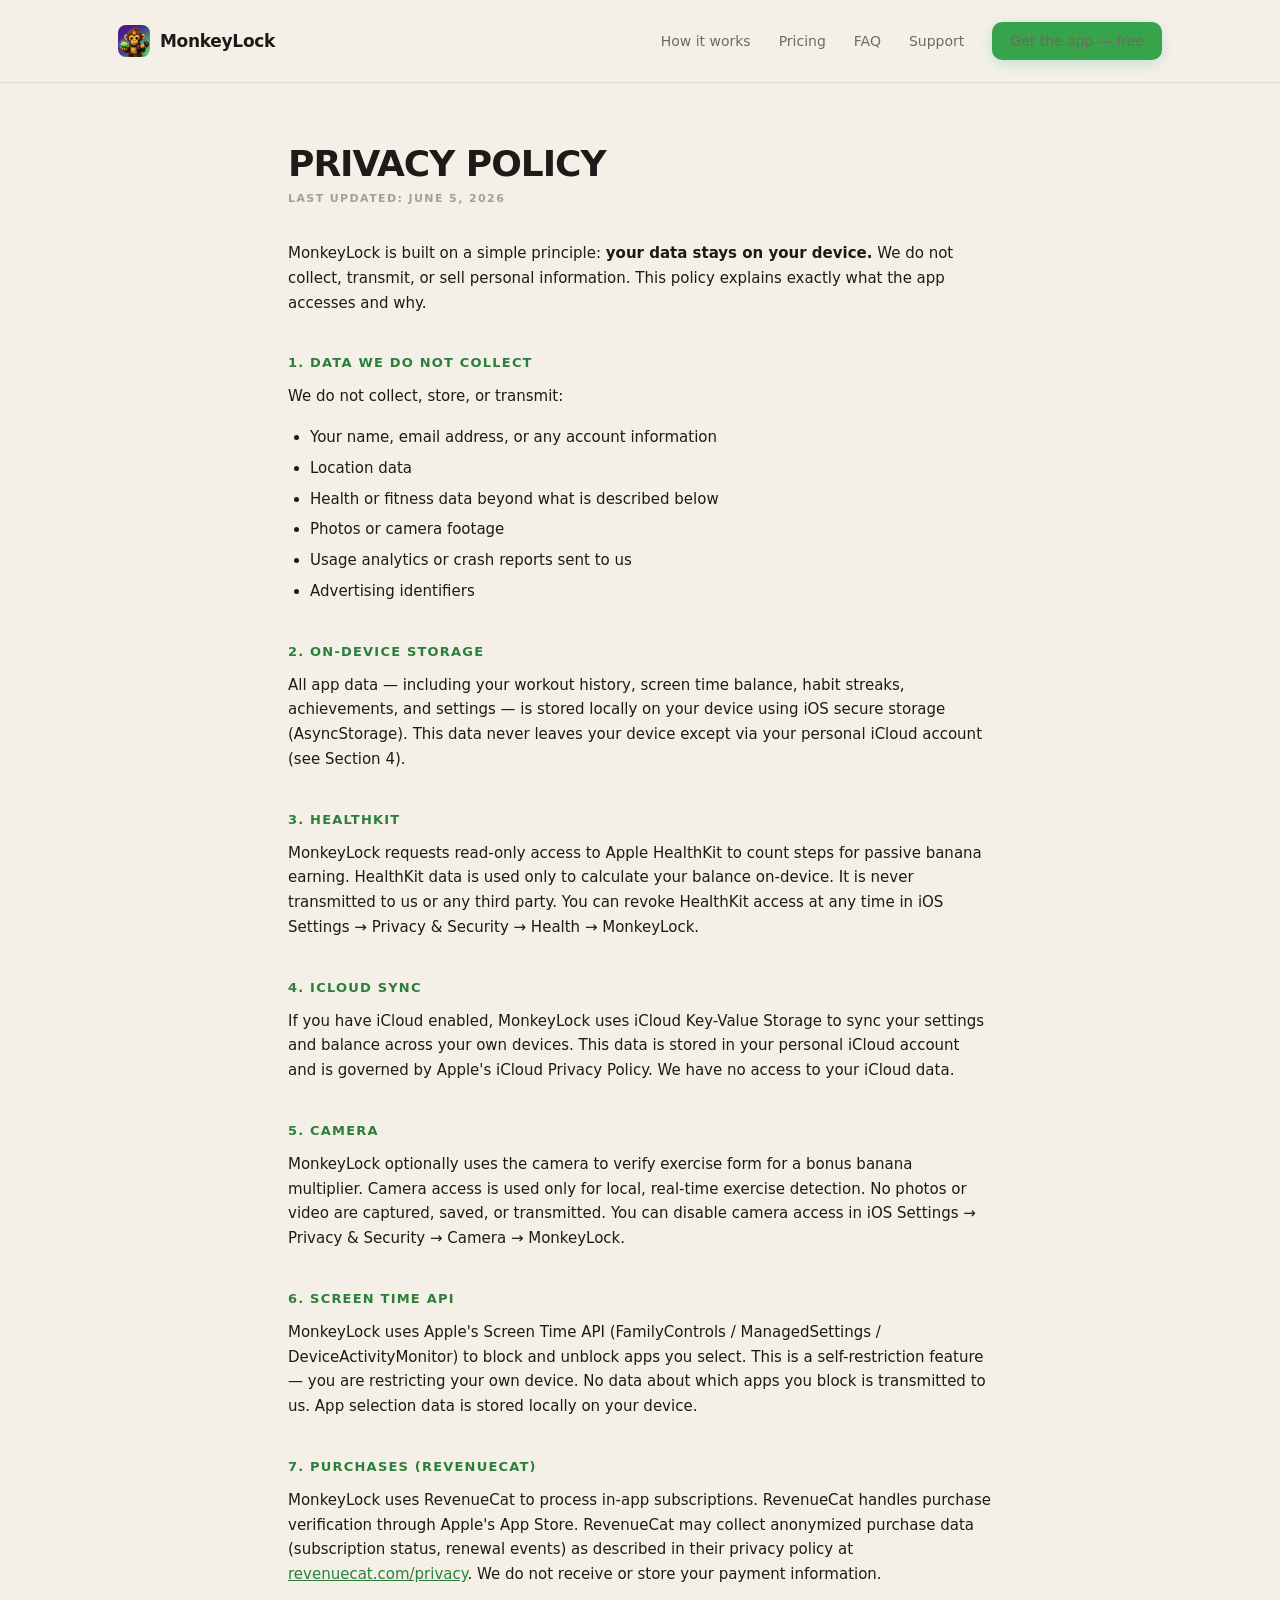
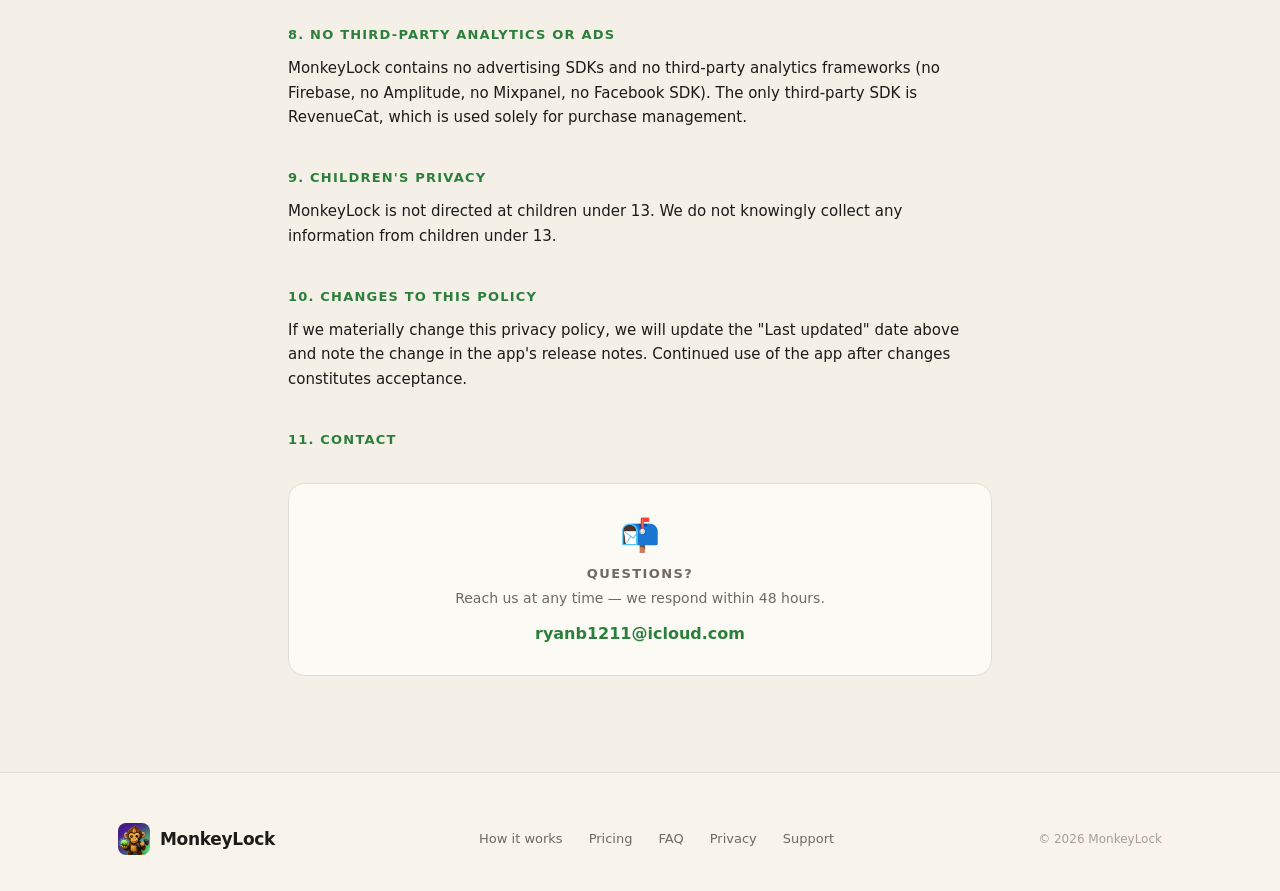
==== commit 74cd890c: "The app is free — stop selling a subscription The site still advertised $4.99/week with a 3-day tria" ====
--- a/privacy.html
+++ b/privacy.html
@@ -13,13 +13,13 @@
 <!-- NAV -->
 <nav>
   <div class="wrap row">
-    <a class="logo" href="/"><img src="icon.png" alt="" /> MonkeyLock</a>
+    <a class="logo" href="index.html"><img src="icon.png" alt="" /> MonkeyLock</a>
     <div class="nav-links">
-      <a href="/#how">How it works</a>
-      <a href="/#pricing">Pricing</a>
-      <a href="/#faq">FAQ</a>
+      <a href="index.html#how">How it works</a>
+      <a href="index.html#pricing">Pricing</a>
+      <a href="index.html#faq">FAQ</a>
       <a href="support.html">Support</a>
-      <a class="btn" href="/#pricing">Start free trial</a>
+      <a class="btn" href="index.html#pricing">Get the app — free</a>
     </div>
   </div>
 </nav>
@@ -128,9 +128,9 @@
   <div class="wrap row">
     <div class="logo"><img src="icon.png" alt="" /> MonkeyLock</div>
     <div class="links">
-      <a href="/#how">How it works</a>
-      <a href="/#pricing">Pricing</a>
-      <a href="/#faq">FAQ</a>
+      <a href="index.html#how">How it works</a>
+      <a href="index.html#pricing">Pricing</a>
+      <a href="index.html#faq">FAQ</a>
       <a href="privacy.html">Privacy</a>
       <a href="support.html">Support</a>
     </div>
--- a/style.css
+++ b/style.css
@@ -3,21 +3,21 @@
   --page: #F4F0E8;
   --surface: #FCFAF5;
   --surface-warm: #F8F4EB;
-  --text: #2A2335;
-  --text-mid: #6B6376;
-  --text-faint: #A39FA8;
+  --text: #1C1B18;
+  --text-mid: #6E6A61;
+  --text-faint: #A5A093;
   --border: #E1DDD5;
   --border-strong: #CDC8BE;
   --divider: #ECE8DF;
-  --accent: #4FB89E;
-  --accent-hover: #5BC2A8;
-  --accent-deep: #2D8B72;
-  --accent-faint: #D5EAE0;
-  --secondary: #6B4F90;
-  --secondary-soft: #C5B5DD;
-  --secondary-faint: #EAE2F4;
+  --accent: #37A34A;
+  --accent-hover: #3FB454;
+  --accent-deep: #2C7F3B;
+  --accent-faint: #DFF0E2;
+  --secondary: #3D7BE8;
+  --secondary-soft: #B9CDF5;
+  --secondary-faint: #E7EEFB;
   --success: #16A34A;
-  --danger: #B85A5A;
+  --danger: #E4463C;
 }
 * { box-sizing: border-box; }
 html, body { margin: 0; padding: 0; background: var(--page); color: var(--text); font-family: -apple-system, BlinkMacSystemFont, 'SF Pro Text', system-ui, sans-serif; -webkit-font-smoothing: antialiased; }
@@ -87,7 +87,7 @@
 .split-text p { font-size: 16px; color: var(--text-mid); line-height: 1.6; margin: 0 0 24px; }
 
 /* === Pose-detection viewfinder mock — phone-shaped, matches squat video aspect === */
-.pose-mock { width: 280px; margin: 0 auto; height: 498px; border-radius: 44px; background: radial-gradient(ellipse at 50% 30%, #14201C 0%, #0A0F0D 60%), linear-gradient(180deg, #0A0F0D 0%, #060908 100%); position: relative; overflow: hidden; border: 2.5px solid #2a2a2d; box-shadow: 0 24px 60px rgba(0,0,0,0.4), 0 0 0 1px rgba(255,255,255,0.04); font-family: 'SF Mono', monospace; }
+.pose-mock { width: 280px; margin: 0 auto; height: 573px; border-radius: 44px; background: radial-gradient(ellipse at 50% 30%, #14201C 0%, #0A0F0D 60%), linear-gradient(180deg, #0A0F0D 0%, #060908 100%); position: relative; overflow: hidden; border: 2.5px solid #2a2a2d; box-shadow: 0 24px 60px rgba(0,0,0,0.4), 0 0 0 1px rgba(255,255,255,0.04); font-family: 'SF Mono', monospace; }
 .pose-mock .iphone-island { position: absolute; top: 10px; left: 50%; transform: translateX(-50%); width: 100px; height: 24px; background: #000; border-radius: 12px; z-index: 5; box-shadow: inset 0 1px 1px rgba(0,0,0,0.6); }
 .pose-mock .corner { position: absolute; width: 16px; height: 16px; border-color: rgba(125, 208, 182, 0.4); }
 .pose-mock .corner.tl { top: 14px; left: 14px; border-top: 2px solid; border-left: 2px solid; border-top-left-radius: 4px; }
@@ -126,6 +126,13 @@
 .pose-mock .pose-rep-display .rep-number { font-family: ui-monospace, 'SF Mono', monospace; font-size: 88px; font-weight: 900; color: #fff; line-height: 0.95; letter-spacing: -3px; text-shadow: 0 2px 14px rgba(0,0,0,0.6), 0 0 28px rgba(101,214,183,0.18); transition: transform 120ms ease-out; }
 .pose-mock .pose-rep-display .rep-number.pulse { animation: rep-pulse 360ms ease-out; }
 .pose-mock .pose-rep-display .rep-label { margin-top: 2px; font-size: 11px; color: #65D6B7; font-weight: 800; letter-spacing: 3px; text-transform: uppercase; }
+
+/* Real screen-recorded footage (already contains the app's own UI chrome —
+   status bar, rep counter, skeleton overlay — so no synthetic mock elements
+   are layered on top, unlike .pose-mock above). Same phone-bezel treatment
+   for visual consistency with the rest of the page. */
+.pose-video-frame { width: 280px; margin: 0 auto; height: 498px; border-radius: 44px; overflow: hidden; position: relative; background: #000; border: 2.5px solid #2a2a2d; box-shadow: 0 24px 60px rgba(0,0,0,0.4), 0 0 0 1px rgba(255,255,255,0.04); }
+.pose-video-frame .pose-video { width: 100%; height: 100%; object-fit: cover; display: block; }
 @keyframes rep-pulse {
   0% { transform: scale(1); }
   35% { transform: scale(1.18); }
@@ -263,17 +270,21 @@
 .privacy-light li span { display: block; font-weight: 500; color: var(--text-mid); font-size: 13px; line-height: 1.45; }
 
 /* === PRICING === */
-.pricing { background: var(--surface-warm); border: 1px solid var(--border); border-radius: 28px; padding: 52px 60px; text-align: center; max-width: 640px; margin: 0 auto; box-shadow: 0 24px 60px rgba(107, 79, 144, 0.10); position: relative; overflow: hidden; }
-.pricing::before { content: ''; position: absolute; top: -100px; right: -100px; width: 400px; height: 400px; background: radial-gradient(circle, var(--accent-faint) 0%, transparent 60%); pointer-events: none; }
-.pricing-inner { position: relative; }
-.pricing .badge-trial { display: inline-block; padding: 6px 14px; background: var(--accent); color: #fff; border-radius: 999px; font-size: 11px; font-weight: 700; letter-spacing: 0.6px; margin-bottom: 20px; }
-.pricing .price { font-size: 64px; font-weight: 800; letter-spacing: -2px; line-height: 1; margin: 0 0 12px; font-variant-numeric: tabular-nums; }
-.pricing .price .per { font-size: 17px; color: var(--text-mid); font-weight: 600; letter-spacing: 0; margin-left: 4px; }
-.pricing .equiv { font-size: 14px; color: var(--text-mid); margin-bottom: 32px; }
-.pricing-features { display: grid; grid-template-columns: 1fr 1fr; gap: 14px; max-width: 460px; margin: 0 auto 36px; text-align: left; padding: 0; list-style: none; }
+.pricing-grid { display: flex; gap: 24px; justify-content: center; align-items: stretch; flex-wrap: wrap; max-width: 980px; margin: 0 auto; }
+.pricing-card { background: var(--surface-warm); border: 1px solid var(--border); border-radius: 24px; padding: 36px 28px; text-align: center; flex: 1 1 260px; max-width: 300px; box-shadow: 0 16px 40px rgba(107, 79, 144, 0.08); position: relative; overflow: hidden; display: flex; flex-direction: column; }
+.pricing-card.featured { border: 2px solid var(--accent); box-shadow: 0 24px 60px rgba(79, 184, 158, 0.22); transform: translateY(-8px); }
+.pricing-card.featured::before { content: ''; position: absolute; top: -80px; right: -80px; width: 260px; height: 260px; background: radial-gradient(circle, var(--accent-faint) 0%, transparent 60%); pointer-events: none; }
+.pricing-card .badge-trial { display: inline-block; padding: 6px 14px; background: var(--accent); color: #fff; border-radius: 999px; font-size: 11px; font-weight: 700; letter-spacing: 0.6px; margin-bottom: 16px; align-self: center; }
+.pricing-card .plan-badge { display: inline-block; padding: 6px 14px; background: var(--secondary-faint); color: var(--secondary); border-radius: 999px; font-size: 11px; font-weight: 700; letter-spacing: 0.6px; margin-bottom: 16px; align-self: center; }
+.pricing-card .plan-name { font-size: 14px; font-weight: 700; color: var(--text-mid); text-transform: uppercase; letter-spacing: 0.6px; margin-bottom: 6px; }
+.pricing-card .price { font-size: 40px; font-weight: 800; letter-spacing: -1px; line-height: 1; margin: 0 0 10px; font-variant-numeric: tabular-nums; }
+.pricing-card .price .per { font-size: 14px; color: var(--text-mid); font-weight: 600; letter-spacing: 0; margin-left: 4px; }
+.pricing-card .equiv { font-size: 13px; color: var(--text-mid); margin-bottom: 24px; min-height: 34px; }
+.pricing-card .btn { width: 100%; justify-content: center; margin-top: auto; }
+.pricing-features { display: grid; grid-template-columns: 1fr 1fr; gap: 14px; max-width: 460px; margin: 48px auto 0; text-align: left; padding: 0; list-style: none; }
 .pricing-features li { font-size: 14px; padding-left: 26px; position: relative; color: var(--text); }
 .pricing-features li::before { content: ''; position: absolute; left: 0; top: 4px; width: 16px; height: 16px; background: var(--accent-faint); border-radius: 50%; background-image: url("data:image/svg+xml;utf8,<svg xmlns='http://www.w3.org/2000/svg' viewBox='0 0 16 16' fill='%232D8B72'><path d='M6 11L3 8l1-1 2 2 5-5 1 1z'/></svg>"); background-size: contain; background-position: center; background-repeat: no-repeat; }
-.pricing .micro { font-size: 12px; color: var(--text-faint); margin-top: 18px; line-height: 1.5; }
+.pricing-micro { font-size: 12px; color: var(--text-faint); margin-top: 24px; line-height: 1.5; text-align: center; max-width: 640px; margin-left: auto; margin-right: auto; }
 
 /* === FAQ (landing page accordion) === */
 .faq { max-width: 720px; margin: 0 auto; }
@@ -325,7 +336,8 @@
   .split { grid-template-columns: 1fr; gap: 40px; }
   .nav-links { gap: 16px; }
   .nav-links a:not(.btn) { display: none; }
-  .pricing { padding: 36px 28px; }
+  .pricing-card { padding: 28px 22px; max-width: 400px; }
+  .pricing-card.featured { transform: none; }
   .pricing-features { grid-template-columns: 1fr; }
   .section-title { font-size: 32px; }
   .page-content { padding: 40px 22px; }
@@ -342,3 +354,6 @@
 .pose-mock .pose-form-cue { position: absolute; top: 30%; left: 50%; transform: translateX(-50%); z-index: 4; font-size: 11px; font-weight: 600; color: #9BF5D8; white-space: nowrap; text-shadow: 0 1px 4px rgba(0,0,0,0.7); transition: opacity .3s; }
 .rep-number.rep-pop { animation: rep-pop .35s ease; }
 @keyframes rep-pop { 0%{transform:scale(1);} 40%{transform:scale(1.5);color:#fff;} 100%{transform:scale(1);} }
+
+.appstore-badge { display: inline-block; line-height: 0; border-radius: 8px; transition: transform 0.15s ease, opacity 0.15s ease; }
+.appstore-badge:hover { transform: scale(1.03); opacity: 0.92; }
